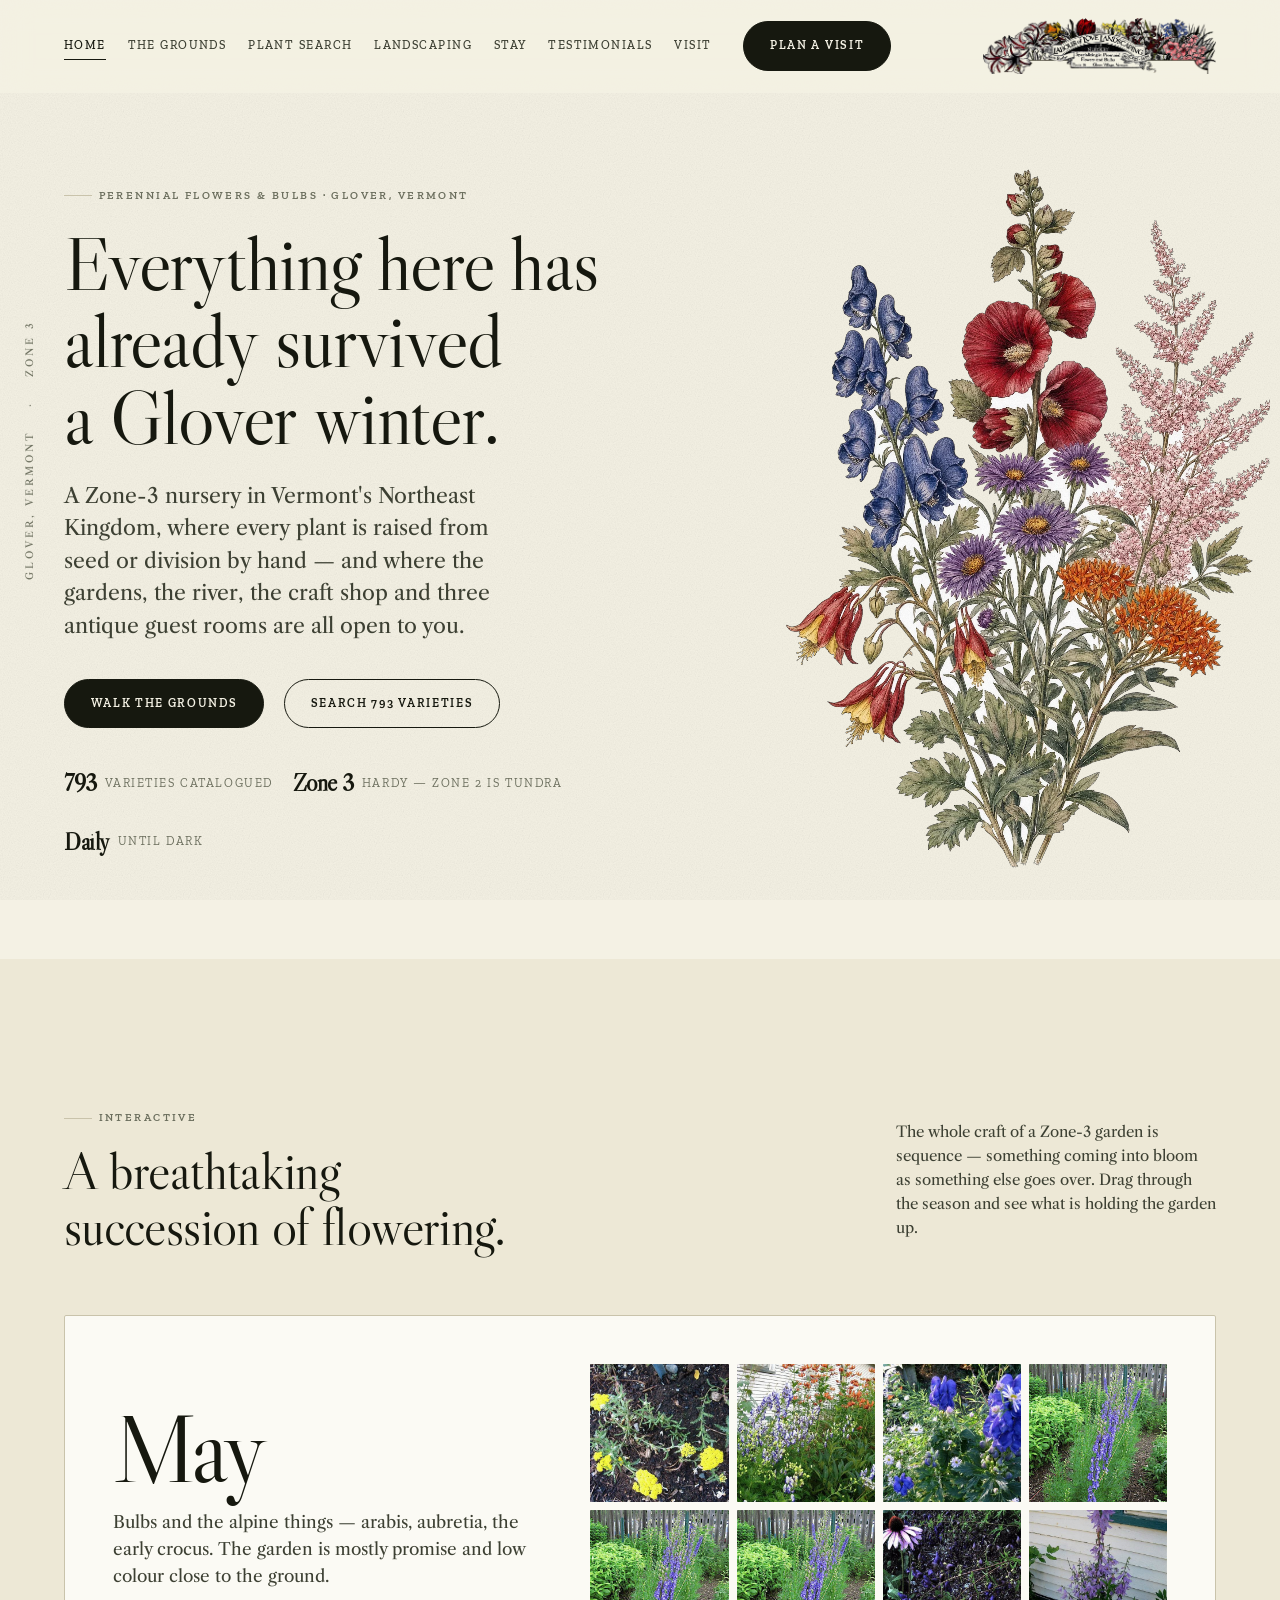
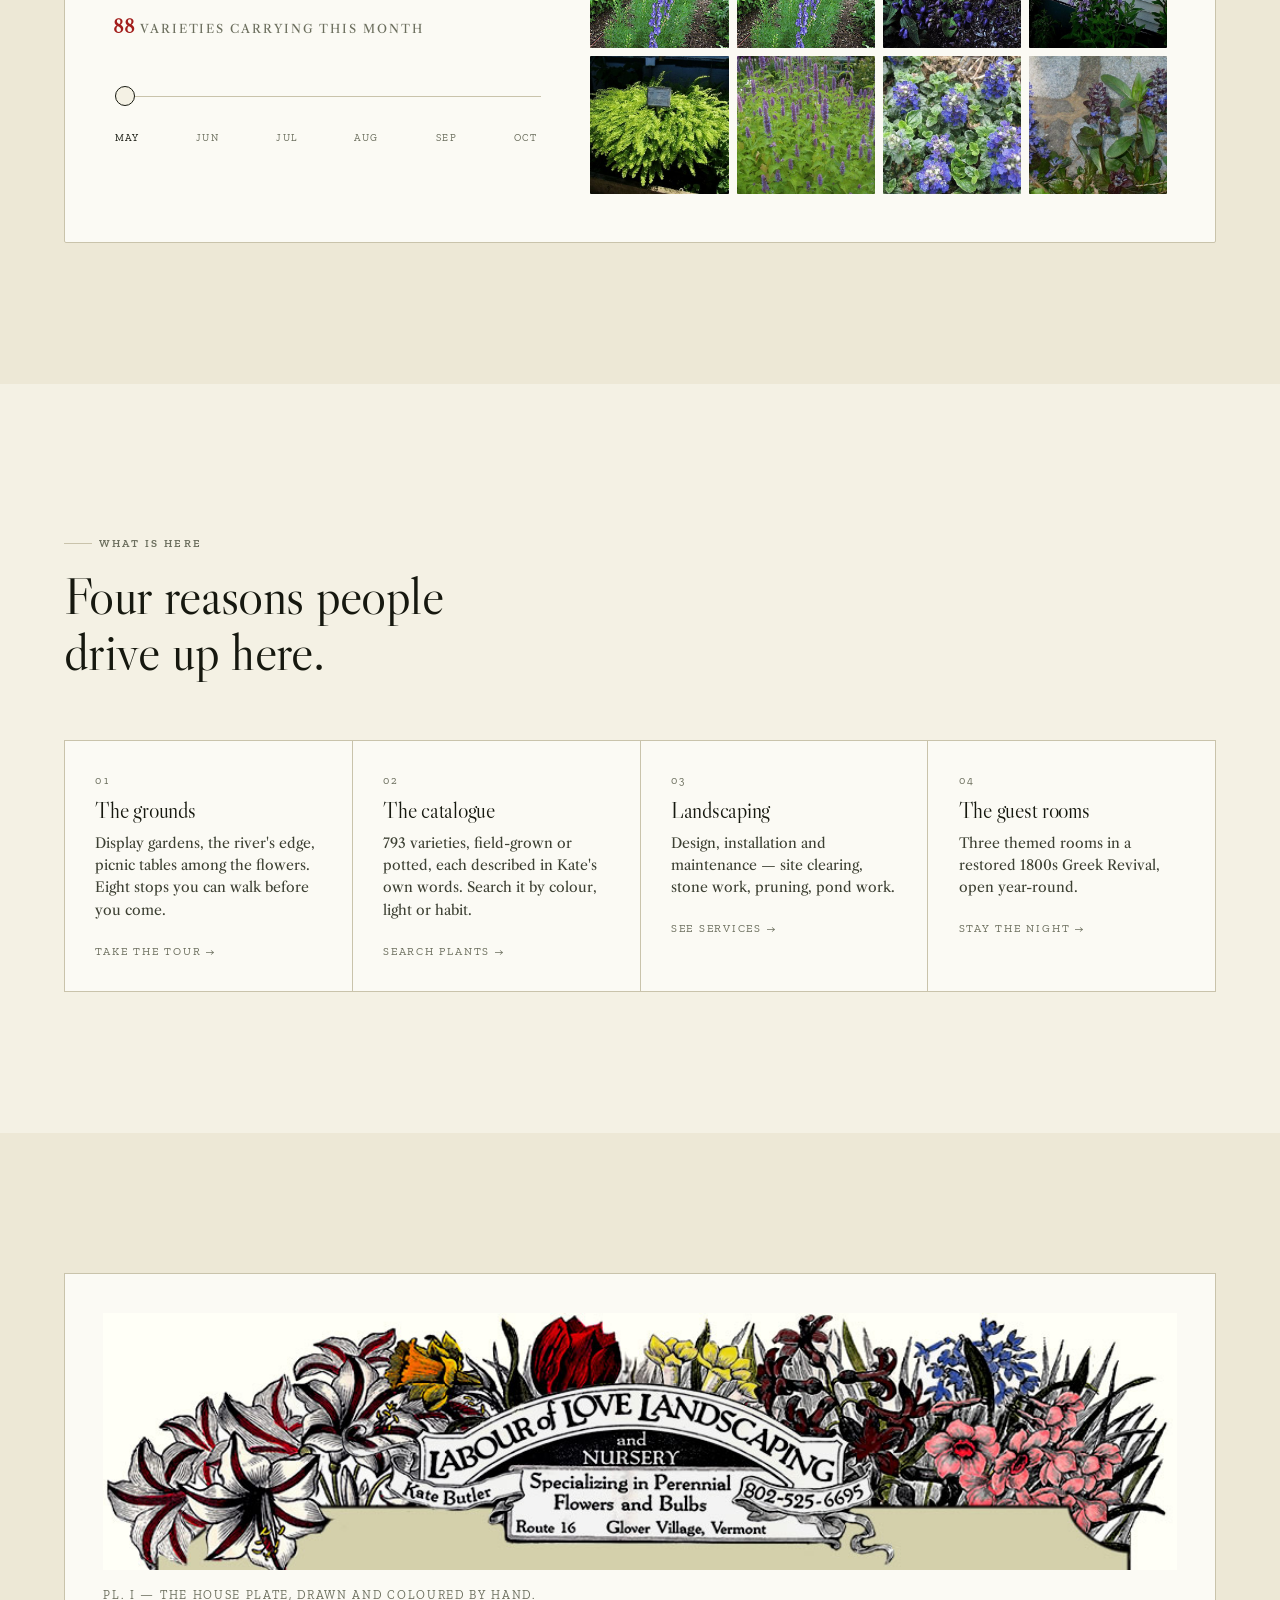
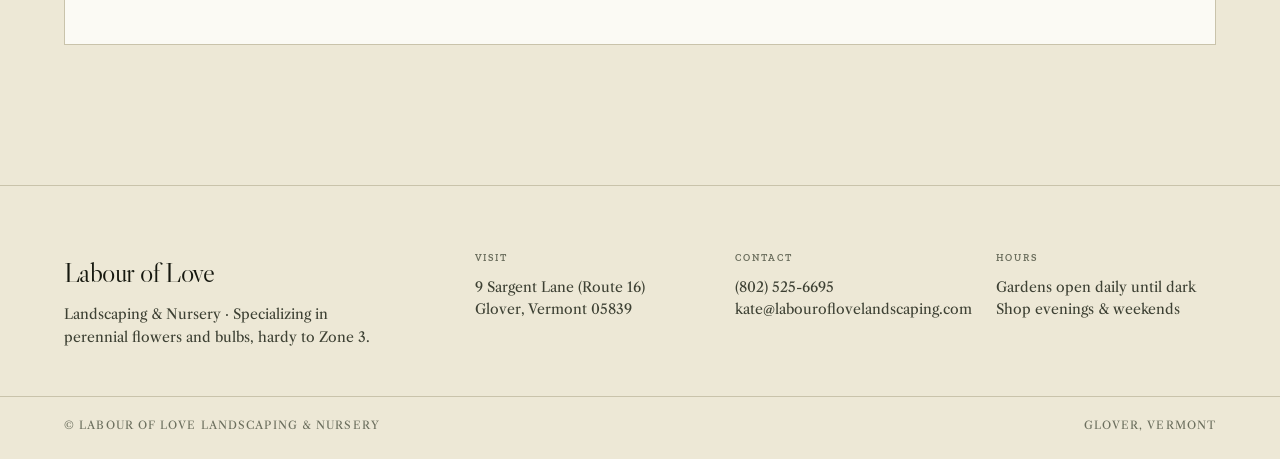
==== index.html @ f7aae7b4 "Rebuild Labour of Love Landscaping as a static seven-page site Replaces the 2017 WordPress theme. Co" ====
<!doctype html>
<html lang="en">
<head>
<meta charset="utf-8">
<meta name="viewport" content="width=device-width, initial-scale=1">
<title>Labour of Love Landscaping &amp; Nursery — Glover, Vermont</title>
<meta name="description" content="Over 700 varieties of Zone-3-hardy perennials grown from seed and division in Vermont's Northeast Kingdom. Display gardens, guided tours, a craft shop and three antique guest rooms.">
<link rel="icon" href="assets/photos/LabourOfLoveicon.jpg">
<link rel="preconnect" href="https://fonts.googleapis.com">
<link rel="preconnect" href="https://fonts.gstatic.com" crossorigin>
<link href="https://fonts.googleapis.com/css2?family=Libre+Caslon+Display&family=Libre+Caslon+Text:ital,wght@0,400;0,700;1,400&family=Zilla+Slab:ital,wght@0,300;0,400;0,500;0,600;1,400&display=swap" rel="stylesheet">
<script>document.documentElement.classList.add("js")</script>
<link rel="stylesheet" href="css/style.css?v=1787100742">
</head>
<body class="home">

<div class="rail" aria-hidden="true"><span>Glover, Vermont</span><span>·</span><span>Zone 3</span></div>

<header class="mast" id="mast">
  <button class="icirc mast__toggle" id="navToggle" aria-expanded="false" aria-controls="navPanel" aria-label="Open menu">
    <svg viewBox="0 0 24 24" fill="none" stroke="currentColor" stroke-width="1.6"><path d="M4 7h16M4 12h16M4 17h16"/></svg>
  </button>
  <nav class="mast__nav" aria-label="Primary">
    <a href="index.html" aria-current="page">Home</a>
    <a href="tour.html">The Grounds</a>
    <a href="plants.html">Plant Search</a>
    <a href="services.html">Landscaping</a>
    <a href="stay.html">Stay</a>
    <a href="testimonials.html">Testimonials</a>
    <a href="visit.html">Visit</a>
  </nav>
  <a class="btn btn--fill mast__cta" href="visit.html">Plan a visit</a>
  <a class="mast__logo" href="index.html" aria-label="Labour of Love Landscaping and Nursery — home">
    <img src="assets/generated/logo-mark.webp" alt="Labour of Love Landscaping and Nursery, Kate Butler, specializing in perennial flowers and bulbs, Route 16, Glover Village, Vermont" width="967" height="234">
  </a>
</header>

<nav class="navpanel" id="navPanel" data-open="false" aria-label="Mobile">
  <a href="index.html">Home</a>
  <a href="tour.html">The Grounds</a>
  <a href="plants.html">Plant Search</a>
  <a href="services.html">Landscaping</a>
  <a href="stay.html">Stay</a>
  <a href="testimonials.html">Testimonials</a>
  <a href="visit.html">Visit</a>
  <a class="btn btn--fill" href="tel:+18025256695">Call (802) 525-6695</a>
</nav>

<main id="top">

  <section class="hero shell">
    <div class="hero__grid">
      <div class="hero__copy">
        <span class="eyebrow">Perennial flowers &amp; bulbs · Glover, Vermont</span>
        <h1 class="display hero__title">Everything here has already survived a Glover winter.</h1>
        <p class="lede">A Zone-3 nursery in Vermont's Northeast Kingdom, where every plant is raised
        from seed or division by hand — and where the gardens, the river, the craft shop and three
        antique guest rooms are all open to you.</p>
        <div class="hero__meta">
          <a class="btn btn--fill" href="tour.html">Walk the grounds</a>
          <a class="btn" href="plants.html">Search 793 varieties</a>
        </div>
        <div class="hero__meta">
          <span class="hero__stat"><b>793</b> varieties catalogued</span>
          <span class="hero__stat"><b>Zone 3</b> hardy — Zone 2 is tundra</span>
          <span class="hero__stat"><b>Daily</b> until dark</span>
        </div>
      </div>
      <div class="hero__art">
        <div class="hero__drift"><div class="hero__sway">
          <img src="assets/generated/hero-plate.webp" alt="Botanical plate of Zone-3 perennials: monkshood, New England aster, butterfly weed, wild columbine, astilbe and hollyhock" fetchpriority="high">
        </div></div>
      </div>
    </div>
  </section>

  <section class="sec season" id="succession">
    <div class="shell">
      <div class="sec__head" data-rise>
        <div><span class="eyebrow">Interactive</span>
        <h2 class="sec__title" style="margin-top:1rem">A breathtaking succession of flowering.</h2></div>
        <p style="max-width:32ch;color:var(--ink-soft);font-size:.9375rem">The whole craft of a Zone-3
        garden is sequence — something coming into bloom as something else goes over. Drag through the
        season and see what is holding the garden up.</p>
      </div>
      <div class="season__stage" data-rise>
        <div>
          <div class="season__month" id="seasonMonth">May</div>
          <p class="season__note" id="seasonNote"></p>
          <div class="season__count"><b id="seasonCount">0</b> varieties carrying this month</div>
          <div class="scrub">
            <label for="seasonRange" style="position:absolute;width:1px;height:1px;overflow:hidden;clip:rect(0 0 0 0)">Month of the season</label>
            <input type="range" id="seasonRange" min="0" max="5" value="0" step="1" aria-describedby="seasonNote">
            <div class="scrub__ticks" id="seasonTicks"></div>
          </div>
        </div>
        <div class="bloomgrid" id="bloomGrid" aria-live="polite"></div>
      </div>
    </div>
  </section>

  <section class="sec">
    <div class="shell">
      <div class="sec__head" data-rise>
        <div><span class="eyebrow">What is here</span>
        <h2 class="sec__title" style="margin-top:1rem">Four reasons people drive up here.</h2></div>
      </div>
      <div class="svcs" data-rise>
        <a class="svc" href="tour.html"><span class="svc__n">01</span><h3>The grounds</h3><p>Display gardens, the river's edge, picnic tables among the flowers. Eight stops you can walk before you come.</p><span class="svc__go">Take the tour →</span></a>
        <a class="svc" href="plants.html"><span class="svc__n">02</span><h3>The catalogue</h3><p>793 varieties, field-grown or potted, each described in Kate's own words. Search it by colour, light or habit.</p><span class="svc__go">Search plants →</span></a>
        <a class="svc" href="services.html"><span class="svc__n">03</span><h3>Landscaping</h3><p>Design, installation and maintenance — site clearing, stone work, pruning, pond work.</p><span class="svc__go">See services →</span></a>
        <a class="svc" href="stay.html"><span class="svc__n">04</span><h3>The guest rooms</h3><p>Three themed rooms in a restored 1800s Greek Revival, open year-round.</p><span class="svc__go">Stay the night →</span></a>
      </div>
    </div>
  </section>

  <section class="sec" style="background:var(--paper-warm)">
    <div class="shell plate" data-rise>
      <figure class="plate__fig">
        <img src="assets/photos/LabourOfLoveHeader.jpg" alt="Hand-drawn, hand-coloured botanical engraving reading Labour of Love Landscaping and Nursery, Route 16, Glover Village, Vermont">
        <figcaption>Pl. I — The house plate, drawn and coloured by hand.</figcaption>
      </figure>
    </div>
  </section>

</main>

<footer class="sitefoot">
  <div class="shell sitefoot__in">
    <div>
      <div class="sitefoot__brand">Labour of Love</div>
      <p class="sitefoot__blurb">Landscaping &amp; Nursery · Specializing in perennial flowers and bulbs, hardy to Zone 3.</p>
    </div>
    <div class="sitefoot__cols">
      <div><span class="sitefoot__h">Visit</span>
        <a href="https://maps.google.com/?q=9+Sargent+Lane+Glover+VT+05839" target="_blank" rel="noopener">9 Sargent Lane (Route 16)<br>Glover, Vermont 05839</a></div>
      <div><span class="sitefoot__h">Contact</span>
        <a href="tel:+18025256695">(802) 525-6695</a><br>
        <a href="mailto:kate@labouroflovelandscaping.com">kate@labouroflovelandscaping.com</a></div>
      <div><span class="sitefoot__h">Hours</span>
        Gardens open daily until dark<br>Shop evenings &amp; weekends</div>
    </div>
  </div>
  <div class="shell sitefoot__base"><span>© Labour of Love Landscaping &amp; Nursery</span><span>Glover, Vermont</span></div>
</footer>

<script src="js/app.js?v=1787100752"></script>
<script src="js/hero-wind.js?v=1787100144"></script>
</body>
</html>
---- css/style.css ----
/* ============================================================
   LABOUR OF LOVE LANDSCAPING
   Visual world: hand-coloured botanical engraving, 1800s plate
   Derived from the nursery's own hand-drawn header art.
   ============================================================ */

@font-face { font-display: swap; }

:root{
  /* --- Paper & ink (never pure black; tinted from the plate) --- */
  --paper:      #F4F1E4;
  --paper-warm: #EDE8D6;
  --paper-deep: #E4DDC6;
  --card:       #FBFAF4;
  --ink:        #16180F;
  --ink-soft:   #3D4033;
  --ink-faint:  #6B6E5D;
  --rule:       #C9C3AB;

  /* --- Hand-colouring pulled from the header engraving --- */
  --crimson: #A21D1B;
  --scilla:  #2B4E8C;
  --ochre:   #B5860B;
  --moss:    #2E4A2E;
  --rose:    #C77489;
  --sap:     #4A6B3A;

  --accent: var(--crimson);

  /* --- Type --- */
  /* Caslon is the face American nursery and seed catalogues were set in from the
     1740s on, and it echoes the engraved roman on Kate's hand-painted sign.
     Clarendon/Ionic — out of the Caslon foundry, 1842 — is the voice of 19th-century
     commercial printing: trade cards, price lists, roadside bills. No sans here;
     a nursery catalogue of this period would not have had one. */
  --display: "Libre Caslon Display", "Libre Caslon Text", Georgia, serif;
  --text:    "Libre Caslon Text", Georgia, serif;
  --ui:      "Zilla Slab", "Clarendon", Georgia, serif;
  --mono:    "Zilla Slab", ui-monospace, Menlo, monospace;

  /* --- Rhythm --- */
  --gut: clamp(1.25rem, 4vw, 2.5rem);
  --bleed: clamp(1.25rem, 5vw, 5.5rem);
  --max: 1560px;

  --ease: cubic-bezier(.16,1,.3,1);
  --ease-io: cubic-bezier(.65,0,.35,1);
}

*,*::before,*::after{ box-sizing:border-box; }
html{ -webkit-text-size-adjust:100%; scroll-behavior:smooth; }
@media (prefers-reduced-motion: reduce){
  html{ scroll-behavior:auto; }
  *,*::before,*::after{ animation-duration:.01ms !important; animation-iteration-count:1 !important; transition-duration:.01ms !important; }
}

body{
  margin:0;
  background:var(--paper);
  color:var(--ink);
  font-family:var(--text);
  font-size:clamp(1rem,.96rem + .2vw,1.0625rem);
  line-height:1.6;
  font-weight:400;
  -webkit-font-smoothing:antialiased;
  overflow-x:hidden;
}

/* Paper tooth — a whisper of grain, not a texture overlay */
body::before{
  content:""; position:fixed; inset:0; pointer-events:none; z-index:1; opacity:.32;
  background-image:url("data:image/svg+xml,%3Csvg xmlns='http://www.w3.org/2000/svg' width='140' height='140'%3E%3Cfilter id='n'%3E%3CfeTurbulence type='fractalNoise' baseFrequency='.85' numOctaves='3'/%3E%3CfeColorMatrix type='saturate' values='0'/%3E%3C/filter%3E%3Crect width='140' height='140' filter='url(%23n)' opacity='.5'/%3E%3C/svg%3E");
  mix-blend-mode:multiply;
}

img{ max-width:100%; height:auto; display:block; }
a{ color:inherit; text-decoration:none; }

h1,h2,h3,h4{ font-family:var(--display); font-weight:400; margin:0; line-height:1.06; letter-spacing:-.012em; }

.display{
  font-family:var(--display);
  font-size:clamp(2.5rem,6vw,4.9rem);
  line-height:1.0; letter-spacing:-.016em; font-weight:400;
}
.display em{ font-style:normal; font-weight:400; }
/* de-emphasised second voice — the "SS1987" move */
.ghost{ color:var(--ink-faint); opacity:.55; }

.eyebrow{
  font-family:var(--ui); font-size:.6875rem; font-weight:600;
  letter-spacing:.22em; text-transform:uppercase; color:var(--ink-faint);
  display:inline-flex; align-items:center; gap:.6em;
}
.eyebrow::before{ content:""; width:1.75rem; height:1px; background:var(--rule); }

.lede{ font-size:clamp(1.0625rem,1rem + .45vw,1.3125rem); line-height:1.55; max-width:34ch; color:var(--ink-soft); }
p{ max-width:68ch; }

.shell{ max-width:var(--max); margin-inline:auto; padding-inline:var(--bleed); }

/* ---------- Vertical rail (from the reference) ---------- */
.rail{
  position:fixed; left:calc(var(--bleed) * .34); top:50%; z-index:40;
  transform:translateY(-50%) rotate(180deg); writing-mode:vertical-rl;
  font-size:.625rem; letter-spacing:.3em; text-transform:uppercase;
  color:var(--ink-faint); display:flex; gap:1.5rem; align-items:center;
  pointer-events:none;
}
@media (max-width:1180px){ .rail{ display:none; } }

/* ---------- Buttons: thin circles + pills ---------- */
.btn{
  display:inline-flex; align-items:center; gap:.75rem;
  font-family:var(--ui); font-size:.75rem; font-weight:600;
  letter-spacing:.14em; text-transform:uppercase;
  padding:.9rem 1.6rem; border-radius:999px;
  border:1px solid var(--ink); background:transparent; color:var(--ink);
  cursor:pointer; position:relative; overflow:hidden;
  transition:color .5s var(--ease), border-color .5s var(--ease);
}
.btn::after{
  content:""; position:absolute; inset:0; background:var(--ink); z-index:-1;
  transform:translateY(101%); transition:transform .5s var(--ease);
}
.btn:hover{ color:var(--paper); }
.btn:hover::after{ transform:translateY(0); }
.btn:focus-visible{ outline:2px solid var(--crimson); outline-offset:3px; }
.btn--fill{ background:var(--ink); color:var(--paper); }
.btn--fill::after{ background:var(--crimson); }
.btn--fill:hover{ color:#fff; border-color:var(--crimson); }

.icirc{
  width:2.75rem; height:2.75rem; border-radius:50%;
  border:1px solid var(--rule); display:grid; place-items:center;
  transition:background .4s var(--ease), border-color .4s var(--ease), color .4s var(--ease), transform .4s var(--ease);
  flex:none; background:transparent; color:var(--ink); cursor:pointer;
}
.icirc:hover{ background:var(--ink); border-color:var(--ink); color:var(--paper); }
.icirc:focus-visible{ outline:2px solid var(--crimson); outline-offset:3px; }
.icirc svg{ width:1rem; height:1rem; }

/* ---------- Masthead ---------- */
.mast{
  position:sticky; top:0; z-index:50;
  display:flex; align-items:center; gap:clamp(1rem,2.5vw,2rem);
  padding:1.1rem var(--bleed);
  background:color-mix(in srgb, var(--paper) 86%, transparent);
  backdrop-filter:blur(14px) saturate(1.2);
  border-bottom:1px solid transparent;
  transition:border-color .4s var(--ease), padding .4s var(--ease);
}
.mast.is-stuck{ border-bottom-color:var(--rule); padding-block:.75rem; }
.mast__logo{ flex:none; margin-left:auto; display:block; line-height:0; transition:opacity .4s var(--ease); }
.mast__logo:hover{ opacity:.72; }
.mast__logo img{ height:clamp(38px,4.4vw,58px); width:auto; }
.mast__logo:focus-visible{ outline:2px solid var(--crimson); outline-offset:4px; }
.mast__nav{ display:flex; gap:clamp(1.1rem,1.7vw,1.9rem); font-family:var(--ui); font-size:.75rem; letter-spacing:.12em; text-transform:uppercase; font-weight:500; }
.mast__nav a{ position:relative; padding-block:.3rem; color:var(--ink-soft); transition:color .3s var(--ease); }
.mast__nav a::after{ content:""; position:absolute; left:0; bottom:0; height:1px; width:100%; background:var(--ink); transform:scaleX(0); transform-origin:right; transition:transform .45s var(--ease); }
.mast__nav a:hover{ color:var(--ink); }
.mast__nav a:hover::after{ transform:scaleX(1); transform-origin:left; }
@media (max-width:1180px){ .mast__nav{ display:none; } }

/* ---------- Hero ---------- */
.hero{ position:relative; padding-top:clamp(2rem,6vw,5rem); padding-bottom:clamp(3rem,7vw,6rem); }
.hero__grid{ display:grid; grid-template-columns:minmax(0,1fr) minmax(0,1.02fr); gap:var(--gut); align-items:center; }
@media (max-width:980px){ .hero__grid{ grid-template-columns:1fr; } }

.hero__copy{ position:relative; z-index:3; }
.hero__title{ margin-block:1.3rem 1.5rem; max-width:15ch; text-wrap:balance; }
.hero__meta{ display:flex; align-items:center; gap:1.25rem; flex-wrap:wrap; margin-top:2.25rem; }
.hero__stat{ font-family:var(--ui); font-size:.75rem; letter-spacing:.13em; text-transform:uppercase; color:var(--ink-faint); display:flex; align-items:center; gap:.5rem; }
.hero__stat b{ font-family:var(--display); font-size:1.5rem; letter-spacing:-.02em; color:var(--ink); font-weight:600; text-transform:none; }

.hero__art{
  position:relative; min-height:min(74vh,660px); display:grid; place-items:center end;
  margin-right:calc(var(--bleed) * -0.85);   /* let the plate run off the page edge */
  overflow-x:clip;                           /* x only — the entrance rises vertically */
}
@media (max-width:980px){ .hero__art{ margin-right:0; place-items:center; } }
.hero__art img{
  width:100%; height:100%; object-fit:contain; max-height:min(78vh,700px);

}

/* ---------- Section furniture ---------- */
.sec{ padding-block:clamp(4.5rem,11vw,9rem); position:relative; }
.sec__head{ display:flex; align-items:flex-end; justify-content:space-between; gap:var(--gut); margin-bottom:clamp(2.25rem,5vw,3.75rem); flex-wrap:wrap; }
.sec__title{ font-size:clamp(1.9rem,4.2vw,3.3rem); line-height:1.06; max-width:17ch; text-wrap:balance; }
.rule{ height:1px; background:var(--rule); border:0; margin:0; }

/* ---------- The Succession (season scrubber) ---------- */
.season{ background:var(--paper-warm); }
.season__stage{
  position:relative; border:1px solid var(--rule); border-radius:2px;
  background:var(--card); padding:clamp(1.5rem,4vw,3rem);
  display:grid; grid-template-columns:minmax(0,.85fr) minmax(0,1.15fr); gap:clamp(1.5rem,4vw,3.5rem); align-items:center;
}
@media (max-width:900px){ .season__stage{ grid-template-columns:1fr; } }
.season__month{ font-family:var(--display); font-size:clamp(3rem,9vw,6rem); line-height:.9; letter-spacing:-.04em; }
.season__note{ color:var(--ink-soft); margin-top:1rem; min-height:4.5rem; }
.season__count{ font-size:.75rem; letter-spacing:.16em; text-transform:uppercase; color:var(--ink-faint); margin-top:1.25rem; }
.season__count b{ color:var(--crimson); font-family:var(--display); font-size:1.25rem; letter-spacing:0; }

.scrub{ margin-top:2rem; }
.scrub input[type=range]{ width:100%; appearance:none; background:transparent; cursor:grab; height:2.5rem; }
.scrub input[type=range]:active{ cursor:grabbing; }
.scrub input[type=range]::-webkit-slider-runnable-track{ height:1px; background:var(--rule); }
.scrub input[type=range]::-webkit-slider-thumb{
  appearance:none; width:1.25rem; height:1.25rem; border-radius:50%;
  background:var(--paper); border:1.5px solid var(--ink); margin-top:-.625rem;
  transition:transform .3s var(--ease), background .3s var(--ease);
}
.scrub input[type=range]:hover::-webkit-slider-thumb{ transform:scale(1.25); background:var(--crimson); border-color:var(--crimson); }
.scrub input[type=range]::-moz-range-track{ height:1px; background:var(--rule); }
.scrub input[type=range]::-moz-range-thumb{ width:1.1rem; height:1.1rem; border-radius:50%; background:var(--paper); border:1.5px solid var(--ink); }
.scrub__ticks{ display:flex; justify-content:space-between; font-family:var(--ui); font-size:.625rem; letter-spacing:.16em; text-transform:uppercase; color:var(--ink-faint); }
.scrub__ticks span{ cursor:pointer; padding:.35rem .1rem; transition:color .3s var(--ease); }
.scrub__ticks span:hover, .scrub__ticks span[aria-current=true]{ color:var(--ink); }

.bloomgrid{ display:grid; grid-template-columns:repeat(auto-fill,minmax(112px,1fr)); gap:.5rem; }
.bloomgrid figure{ margin:0; position:relative; aspect-ratio:1; overflow:hidden; background:var(--paper-deep); border-radius:1px; }
.bloomgrid img{ width:100%; height:100%; object-fit:cover; transition:transform 1.1s var(--ease), filter .6s var(--ease); filter:saturate(.92); }
.bloomgrid figure:hover img{ transform:scale(1.07); filter:saturate(1.08); }
.bloomgrid figcaption{
  position:absolute; inset:auto 0 0 0; padding:.5rem .55rem;
  font-size:.625rem; font-family:var(--display); color:#fff;
  background:linear-gradient(to top, rgba(12,14,8,.82), transparent);
  opacity:0; transform:translateY(6px); transition:opacity .4s var(--ease), transform .4s var(--ease);
}
.bloomgrid figure:hover figcaption{ opacity:1; transform:translateY(0); }

/* ---------- Grounds tour ---------- */
.tour__wrap{ display:grid; grid-template-columns:minmax(0,1.25fr) minmax(0,.75fr); gap:clamp(1.5rem,4vw,3rem); align-items:start; }
@media (max-width:940px){ .tour__wrap{ grid-template-columns:1fr; } }
.tour__map{ position:relative; border:1px solid var(--rule); background:var(--card); border-radius:2px; overflow:hidden; }
.tour__map svg{ width:100%; height:auto; display:block; }
.hotspot{ cursor:pointer; }
.hotspot circle.dot{ fill:var(--paper); stroke:var(--ink); stroke-width:1.4; transition:fill .35s var(--ease), r .35s var(--ease); }
.hotspot circle.halo{ fill:none; stroke:var(--crimson); stroke-width:1; opacity:0; transform-origin:center; }
.hotspot:hover circle.dot, .hotspot[aria-current=true] circle.dot{ fill:var(--crimson); stroke:var(--crimson); }
.hotspot[aria-current=true] circle.halo{ opacity:.5; animation:pulse 2.6s var(--ease-io) infinite; }
@keyframes pulse{ 0%{ r:10; opacity:.55 } 100%{ r:26; opacity:0 } }
.hotspot text{ font-family:var(--ui); font-size:8.5px; font-weight:500; letter-spacing:.1em; text-transform:uppercase; fill:var(--ink-soft); }
.hotspot:hover text, .hotspot[aria-current=true] text{ fill:var(--ink); }

.stopcard{ border:1px solid var(--rule); background:var(--card); border-radius:2px; overflow:hidden; }
.stopcard__img{ aspect-ratio:4/3; background:var(--paper-deep); overflow:hidden; }
.stopcard__img img{ width:100%; height:100%; object-fit:cover; }
.stopcard__body{ padding:clamp(1.25rem,3vw,1.85rem); }
.stopcard h3{ font-size:1.75rem; margin-bottom:.6rem; }
.stopcard p{ color:var(--ink-soft); font-size:.9375rem; }
.stopnav{ display:flex; gap:.5rem; margin-top:1.5rem; align-items:center; }
.stopnav__count{ font-family:var(--mono); font-size:.75rem; color:var(--ink-faint); margin-left:auto; letter-spacing:.1em; }

/* ---------- Catalogue ---------- */
.cat__controls{ display:flex; gap:.75rem; flex-wrap:wrap; align-items:center; margin-bottom:2rem; }
.searchbox{ position:relative; flex:1 1 260px; max-width:420px; }
.searchbox input{
  width:100%; padding:.85rem 1rem .85rem 2.75rem; font-family:var(--ui); font-size:.9375rem;
  background:var(--card); border:1px solid var(--rule); border-radius:999px; color:var(--ink);
  transition:border-color .3s var(--ease);
}
.searchbox input::placeholder{ color:var(--ink-faint); }
.searchbox input:focus{ outline:none; border-color:var(--ink); }
.searchbox svg{ position:absolute; left:1rem; top:50%; transform:translateY(-50%); width:1rem; height:1rem; color:var(--ink-faint); }
.chip{
  font-family:var(--ui); font-size:.6875rem; letter-spacing:.13em; text-transform:uppercase; font-weight:600;
  padding:.75rem 1.1rem; min-height:44px; border-radius:999px; border:1px solid var(--rule);
  background:transparent; color:var(--ink-soft); cursor:pointer;
  transition:background .3s var(--ease), color .3s var(--ease), border-color .3s var(--ease);
}
.chip:hover{ border-color:var(--ink); color:var(--ink); }
.chip[aria-pressed=true]{ background:var(--ink); border-color:var(--ink); color:var(--paper); }
.chip:focus-visible{ outline:2px solid var(--crimson); outline-offset:2px; }

.cat__grid{ display:grid; grid-template-columns:repeat(auto-fill,minmax(228px,1fr)); gap:1px; background:var(--rule); border:1px solid var(--rule); }
.plant{ background:var(--card); padding:1.25rem; display:flex; flex-direction:column; gap:.6rem; min-height:190px; transition:background .35s var(--ease); }
.plant:hover{ background:var(--paper-warm); }
.plant__img{ aspect-ratio:3/2; overflow:hidden; background:var(--paper-deep); margin:-1.25rem -1.25rem .4rem; }
.plant__img img{ width:100%; height:100%; object-fit:cover; transition:transform 1s var(--ease); }
.plant:hover .plant__img img{ transform:scale(1.05); }
/* Species binomials stay italic — that is botanical convention, not styling. */
.plant__name{ font-family:var(--text); font-style:italic; font-size:1.0625rem; line-height:1.2; }
.plant__desc{ font-size:.8125rem; line-height:1.5; color:var(--ink-faint); display:-webkit-box; -webkit-line-clamp:3; -webkit-box-orient:vertical; overflow:hidden; margin:0; }
.plant__tags{ display:flex; gap:.35rem; flex-wrap:wrap; margin-top:auto; }
.tag{ font-family:var(--ui); font-size:.625rem; letter-spacing:.11em; text-transform:uppercase; padding:.22rem .5rem; border:1px solid var(--rule); border-radius:999px; color:var(--ink-faint); }
.swatch{ width:.5rem; height:.5rem; border-radius:50%; display:inline-block; border:1px solid rgba(0,0,0,.18); }
.cat__more{ display:grid; place-items:center; margin-top:2.25rem; }
.cat__empty{ padding:3rem 1rem; text-align:center; color:var(--ink-faint); font-family:var(--display); font-size:1.125rem; }

/* ---------- Stay ---------- */
.rooms{ display:grid; grid-template-columns:repeat(auto-fit,minmax(268px,1fr)); gap:1px; background:var(--rule); border:1px solid var(--rule); }
.room{ background:var(--card); padding:clamp(1.5rem,3vw,2.25rem); display:flex; flex-direction:column; gap:.85rem; }
.room__n{ font-family:var(--mono); font-size:.6875rem; color:var(--ink-faint); letter-spacing:.2em; }
.room h3{ font-size:1.625rem; }
.room p{ font-size:.9375rem; color:var(--ink-soft); }
.room__meta{ margin-top:auto; padding-top:1rem; border-top:1px solid var(--rule); font-family:var(--ui); font-size:.75rem; letter-spacing:.1em; text-transform:uppercase; color:var(--ink-faint); display:flex; justify-content:space-between; gap:.5rem; }

/* ---------- Voices ---------- */
.voices{ background:var(--ink); color:var(--paper); }
.voices .sec__title, .voices h3{ color:var(--paper); }
.voices .eyebrow{ color:#9DA08D; }
.voices .eyebrow::before{ background:#3A3D2F; }
.quote{ border-top:1px solid #33362A; padding-block:clamp(2rem,4vw,3rem); display:grid; grid-template-columns:minmax(0,2.2fr) minmax(0,1fr); gap:var(--gut); align-items:start; }
@media (max-width:820px){ .quote{ grid-template-columns:1fr; } }
.quote blockquote{ margin:0; font-family:var(--display); font-size:clamp(1.25rem,2.6vw,2rem); line-height:1.28; letter-spacing:-.015em; max-width:30ch; }
.quote blockquote em{ color:#C9CBB6; }
.quote cite{ font-family:var(--ui); font-style:normal; font-size:.75rem; letter-spacing:.14em; text-transform:uppercase; color:#9DA08D; line-height:1.7; display:block; }

/* ---------- Visit ---------- */
.visit__grid{ display:grid; grid-template-columns:repeat(auto-fit,minmax(230px,1fr)); gap:var(--gut); }
.fact dt{ font-family:var(--ui); font-size:.6875rem; letter-spacing:.2em; text-transform:uppercase; color:var(--ink-faint); margin-bottom:.5rem; }
.fact dd{ margin:0 0 1.75rem; font-size:1.0625rem; line-height:1.5; }
.fact dd a{ display:inline-block; padding-block:.25rem; border-bottom:1px solid var(--rule); transition:color .3s var(--ease), border-color .3s var(--ease); }
.fact dd a:hover{ color:var(--crimson); border-color:var(--crimson); }

.foot{ border-top:1px solid var(--rule); padding-block:2.5rem; display:flex; justify-content:space-between; gap:var(--gut); flex-wrap:wrap; align-items:center; font-size:.75rem; color:var(--ink-faint); letter-spacing:.06em; }

/* ---------- Reveal ---------- */
[data-rise]{ opacity:1; transform:none; }
html.js [data-rise]{ opacity:0; transform:translateY(22px); }
html.js [data-rise].rise-in{ opacity:1; }
.rise-in{ animation:rise .95s var(--ease) forwards; }
@keyframes rise{ to{ opacity:1; transform:none; } }


/* ---------- Mobile navigation ---------- */
.mast__toggle{ display:none; }
@media (max-width:1180px){
  .mast__toggle{ display:grid; }
}
@media (max-width:620px){
  .mast__cta{ display:none; }
}
.navpanel{
  position:fixed; inset:0 0 auto 0; z-index:45;
  background:var(--paper); border-bottom:1px solid var(--rule);
  padding:5.5rem var(--bleed) 2rem;
  transform:translateY(-101%); transition:transform .55s var(--ease);
  display:flex; flex-direction:column; gap:.25rem;
}
.navpanel[data-open="true"]{ transform:translateY(0); }
.navpanel a{
  font-family:var(--display); font-size:1.75rem; padding-block:.6rem;
  border-bottom:1px solid var(--rule);
}
.navpanel a:last-of-type{ border-bottom:0; }
.navpanel .btn{ margin-top:1.25rem; align-self:flex-start; }


/* ---------- Services ---------- */
.svcs{ display:grid; grid-template-columns:repeat(auto-fit,minmax(232px,1fr)); gap:1px; background:var(--rule); border:1px solid var(--rule); }
.svc{ background:var(--card); padding:clamp(1.35rem,2.6vw,1.9rem); display:flex; flex-direction:column; gap:.6rem; transition:background .4s var(--ease); }
.svc:hover{ background:var(--paper-warm); }
.svc__n{ font-family:var(--mono); font-size:.6875rem; letter-spacing:.2em; color:var(--ink-faint); }
.svc h3{ font-size:1.375rem; }
.svc p{ font-size:.875rem; color:var(--ink-soft); margin:0; }

/* ---------- Multi-page chrome ---------- */
.mast__nav a[aria-current="page"]{ color:var(--ink); }
.mast__nav a[aria-current="page"]::after{ transform:scaleX(1); }

.pagehead{ padding-block:clamp(3rem,8vw,6.5rem) clamp(2rem,5vw,3.5rem); }
.pagehead__title{ font-size:clamp(2.2rem,5.2vw,4.4rem); margin-block:1.2rem 1.4rem; max-width:17ch; text-wrap:balance; }
.pagehead .lede{ max-width:46ch; }

/* hero art — botanical plate on paper */


/* home: section cards that link out */
a.svc{ text-decoration:none; color:inherit; }
.svc__go{ font-family:var(--ui); margin-top:.75rem; font-size:.6875rem; letter-spacing:.16em; text-transform:uppercase; color:var(--ink-faint); transition:color .35s var(--ease); }
a.svc:hover .svc__go{ color:var(--crimson); }

/* framed plate */
.plate__fig{ margin:0; border:1px solid var(--rule); background:var(--card); padding:clamp(1rem,3vw,2.5rem); }
.plate__fig img{ width:100%; }
.plate__fig figcaption{ margin-top:1rem; font-family:var(--ui); font-size:.75rem; letter-spacing:.14em; text-transform:uppercase; color:var(--ink-faint); }

/* light-ground quote (services page) */
.quote--light{ border-top:1px solid var(--rule); }
.quote--light blockquote{ color:var(--ink); }
.quote--light blockquote em{ color:var(--ink-faint); }
.quote--light cite{ color:var(--ink-faint); }

/* stay: amenities */
.amen{ display:grid; grid-template-columns:repeat(auto-fit,minmax(230px,1fr)); gap:var(--gut); margin-top:clamp(2rem,5vw,3rem); padding-top:2rem; border-top:1px solid var(--rule); }
.amen p{ font-size:.9375rem; color:var(--ink-soft); margin:.5rem 0 0; }

.visitcta{ display:flex; gap:1rem; flex-wrap:wrap; margin-top:clamp(2rem,5vw,3rem); }

/* next-up links */
.nextup{ display:grid; grid-template-columns:repeat(auto-fit,minmax(240px,1fr)); gap:1px; background:var(--rule); border:1px solid var(--rule); margin-top:clamp(2.5rem,6vw,4rem); }
.nextup__a{ background:var(--card); padding:1.5rem; display:flex; flex-direction:column; gap:.35rem; transition:background .35s var(--ease); }
.nextup__a:hover{ background:var(--paper-warm); }
.nextup__a span{ font-family:var(--ui); font-size:.6875rem; letter-spacing:.2em; text-transform:uppercase; color:var(--ink-faint); }
.nextup__a b{ font-family:var(--display); font-size:1.5rem; font-weight:500; }

/* ---------- Site footer ---------- */
.sitefoot{ border-top:1px solid var(--rule); background:var(--paper-warm); padding-block:clamp(2.5rem,6vw,4rem) 1.5rem; margin-top:0; }
.sitefoot__in{ display:grid; grid-template-columns:minmax(0,1fr) minmax(0,2fr); gap:var(--gut); align-items:start; }
@media (max-width:820px){ .sitefoot__in{ grid-template-columns:1fr; } }
.sitefoot__brand{ font-family:var(--display); font-size:1.75rem; letter-spacing:-.02em; }
.sitefoot__blurb{ font-size:.875rem; color:var(--ink-soft); margin:.5rem 0 0; max-width:34ch; }
.sitefoot__cols{ display:grid; grid-template-columns:repeat(auto-fit,minmax(190px,1fr)); gap:var(--gut); font-size:.875rem; color:var(--ink-soft); }
.sitefoot__h{ display:block; font-size:.625rem; letter-spacing:.18em; text-transform:uppercase; color:var(--ink-faint); margin-bottom:.6rem; font-family:var(--ui); font-weight:600; }
.sitefoot__cols a:hover{ color:var(--crimson); }
.sitefoot__base{ display:flex; justify-content:space-between; gap:1rem; flex-wrap:wrap; margin-top:clamp(2rem,5vw,3rem); padding-top:1.25rem; border-top:1px solid var(--rule); font-size:.6875rem; letter-spacing:.1em; text-transform:uppercase; color:var(--ink-faint); }


/* ============================================================
   HERO — the one authored moment
   ============================================================ */

/* word-level reveal: each word rides up from behind its own mask */
.w{ display:inline-block; overflow:hidden; vertical-align:top;
    padding:0 .05em .14em; margin:0 -.05em -.14em; }
html.js .wi{ display:inline-block; transform:translateY(108%); }
html.js .reveal-ready .wi{
  transform:translateY(0);
  transition:transform 1.05s cubic-bezier(.16,1,.3,1);
  transition-delay:calc(var(--i,0) * 42ms);
}

/* everything else in the hero settles in behind the headline */
html.js .hero__copy > .eyebrow,
html.js .hero__copy > .lede,
html.js .hero__copy > .hero__meta{
  opacity:0; transform:translateY(14px);
}
html.js .reveal-ready.hero__copy > .eyebrow,
html.js .reveal-ready.hero__copy > .lede,
html.js .reveal-ready.hero__copy > .hero__meta{
  opacity:1; transform:none;
  transition:opacity .9s cubic-bezier(.16,1,.3,1), transform .9s cubic-bezier(.16,1,.3,1);
}
html.js .reveal-ready.hero__copy > .eyebrow{ transition-delay:60ms; }
html.js .reveal-ready.hero__copy > .lede{ transition-delay:.42s; }
html.js .reveal-ready.hero__copy > .hero__meta{ transition-delay:.54s; }
html.js .reveal-ready.hero__copy > .hero__meta + .hero__meta{ transition-delay:.64s; }

/* the plate: comes up out of focus and settles — blur, not just transform */
html.js .hero__art img{
  opacity:0; transform:translateY(38px) scale(1.035); filter:blur(9px);
}
html.js .hero__art.reveal-ready img{
  opacity:1; transform:none; filter:blur(0);
  transition:opacity 1.5s cubic-bezier(.16,1,.3,1),
             transform 1.6s cubic-bezier(.16,1,.3,1),
             filter 1.4s cubic-bezier(.16,1,.3,1);
  transition-delay:.16s;
}

/* alive: a slow drift, as if the air in the room moves */
@keyframes sway{
  0%   { transform:rotate(-.45deg) translate3d(0,0,0); }
  50%  { transform:rotate(.4deg) translate3d(0,-9px,0); }
  100% { transform:rotate(-.45deg) translate3d(0,0,0); }
}
.hero__sway{ transform-origin:50% 92%; will-change:transform; }
html.js .hero__art.reveal-ready .hero__sway{ animation:sway 15s ease-in-out 1.5s infinite; }
.hero__sway{ position:relative; }
.hero__canvas{ position:absolute; inset:0; margin:auto; opacity:0; transition:opacity .9s cubic-bezier(.16,1,.3,1); pointer-events:none; }
.hero__canvas.is-live{ opacity:1; }
/* the shader supplies its own motion — drop the CSS sway once it is running */
.hero__sway:has(.hero__canvas.is-live){ animation:none !important; }

/* parallax + pointer tilt ride on a wrapper so they never fight the sway */
.hero__drift{ will-change:transform; transition:transform .8s cubic-bezier(.16,1,.3,1); }

@media (prefers-reduced-motion: reduce){
  html.js .wi{ transform:none; }
  html.js .hero__copy > *{ opacity:1 !important; transform:none !important; }
  html.js .hero__art img{ opacity:1; transform:none; filter:none; }
  html.js .hero__art.reveal-ready .hero__sway{ animation:none; }
}

/* ============================================================
   THE GROUNDS — hand-coloured plan
   ============================================================ */
.map__label{ font-family:var(--ui); font-size:8px; font-weight:500; letter-spacing:.16em; }
.map__hand{ font-family:var(--text); font-style:italic; font-size:15px; }

/* beds wash in when their stop is selected */
.bed__fill{ fill-opacity:.10; transition:fill-opacity .7s var(--ease); }
.bed__edge{ transition:stroke-width .5s var(--ease), opacity .5s var(--ease); opacity:.75; }
.bed.is-active .bed__fill{ fill-opacity:.30; }
.bed.is-active .bed__edge{ stroke-width:1.8; opacity:1; }
.bed{ transition:opacity .5s var(--ease); }
.tour__map[data-picked="true"] .bed:not(.is-active){ opacity:.55; }

.bldg path, .bldg rect{ transition:fill-opacity .5s var(--ease); }

/* the river actually runs */
@keyframes flow{ to{ transform:translateX(260px); } }
.current{ animation:flow 26s linear infinite; }
.current--slow{ animation-duration:41s; }

/* canopies breathe */
@keyframes canopy{
  0%,100%{ transform:translate(0,0) scale(1); }
  50%    { transform:translate(1.2px,-1px) scale(1.025); }
}
.tree{ transform-box:fill-box; transform-origin:center; animation:canopy 9s ease-in-out infinite; }
.tree:nth-of-type(2){ animation-duration:11s; animation-delay:-3s; }
.tree:nth-of-type(3){ animation-duration:8s;  animation-delay:-5s; }
.tree:nth-of-type(4){ animation-duration:12s; animation-delay:-1.5s; }

/* a bee works the beds */
@keyframes forage{
  0%   { offset-distance:0%;   opacity:0; }
  6%   { opacity:.9; }
  94%  { opacity:.9; }
  100% { offset-distance:100%; opacity:0; }
}
.bee{
  offset-path:path("M150 262 C 260 210, 330 330, 420 300 S 560 200, 640 250 S 420 380, 260 330 S 120 300, 150 262");
  offset-rotate:auto;
  animation:forage 34s linear infinite;
}

/* the plan inks itself in */
@keyframes ink{ to{ stroke-dashoffset:0; } }
html.js .tour__map .draw{ stroke-dasharray:1400; stroke-dashoffset:1400; }
html.js .tour__map.is-drawn .draw{ animation:ink 2.4s var(--ease) forwards; }
html.js .tour__map.is-drawn .draw:nth-of-type(2){ animation-delay:.25s; }

/* labels stay readable over the wash */
.hotspot text{ paint-order:stroke; stroke:#FBFAF4; stroke-width:3px; stroke-linejoin:round; }

@media (prefers-reduced-motion: reduce){
  .current, .tree, .bee{ animation:none; }
  .bee{ opacity:.9; }
  html.js .tour__map .draw{ stroke-dasharray:none; stroke-dashoffset:0; }
}

/* ============================================================
   SPRIGS — cut stems laid across the section heads
   ============================================================ */
.sec__head{ position:relative; }
.sprig{
  position:absolute; pointer-events:none; user-select:none;
  opacity:0; z-index:0;
  filter:saturate(.94);
}
.sec__head > *{ position:relative; z-index:1; }

/* laid down at the top-right of a section head, running off the edge */
.sprig--head{
  right:calc(var(--bleed) * -0.5); top:-2.2rem;
  width:clamp(200px,26vw,380px); rotate:-4deg; transform-origin:right center;
}
/* tucked low and left, as if dropped on the page */
.sprig--foot{
  left:calc(var(--bleed) * -0.6); bottom:-2.5rem;
  width:clamp(170px,20vw,300px); rotate:6deg; transform-origin:left center;
}
@media (max-width:820px){
  .sprig--head{ width:190px; top:-1.2rem; right:-2rem; }
  .sprig--foot{ display:none; }
}

/* they settle onto the page, then breathe */
html.js .sprig{ transform:translateY(-14px); }
html.js .rise-in .sprig, html.js .sprig.rise-in{
  opacity:.92; transform:translateY(0);
  transition:opacity 1.3s var(--ease), transform 1.5s var(--ease);
  transition-delay:.2s;
}
@keyframes lean{
  0%,100%{ rotate:var(--r,0deg); }
  50%    { rotate:calc(var(--r,0deg) + 1.1deg); }
}
html.js .sprig--head{ --r:-4deg; }
html.js .sprig--foot{ --r:6deg; }
html.js .rise-in .sprig{ animation:lean 13s ease-in-out 1.6s infinite; }
.sprig--foot{ animation-duration:17s !important; animation-delay:-4s !important; }

/* a small stem set beside a page title */
.pagehead{ position:relative; }
.sprig--title{
  right:calc(var(--bleed) * -0.4); top:16%;
  width:clamp(180px,24vw,340px); rotate:-7deg;
}
@media (max-width:900px){ .sprig--title{ display:none; } }

@media (prefers-reduced-motion: reduce){
  html.js .sprig{ opacity:.92; transform:none; animation:none; }
}
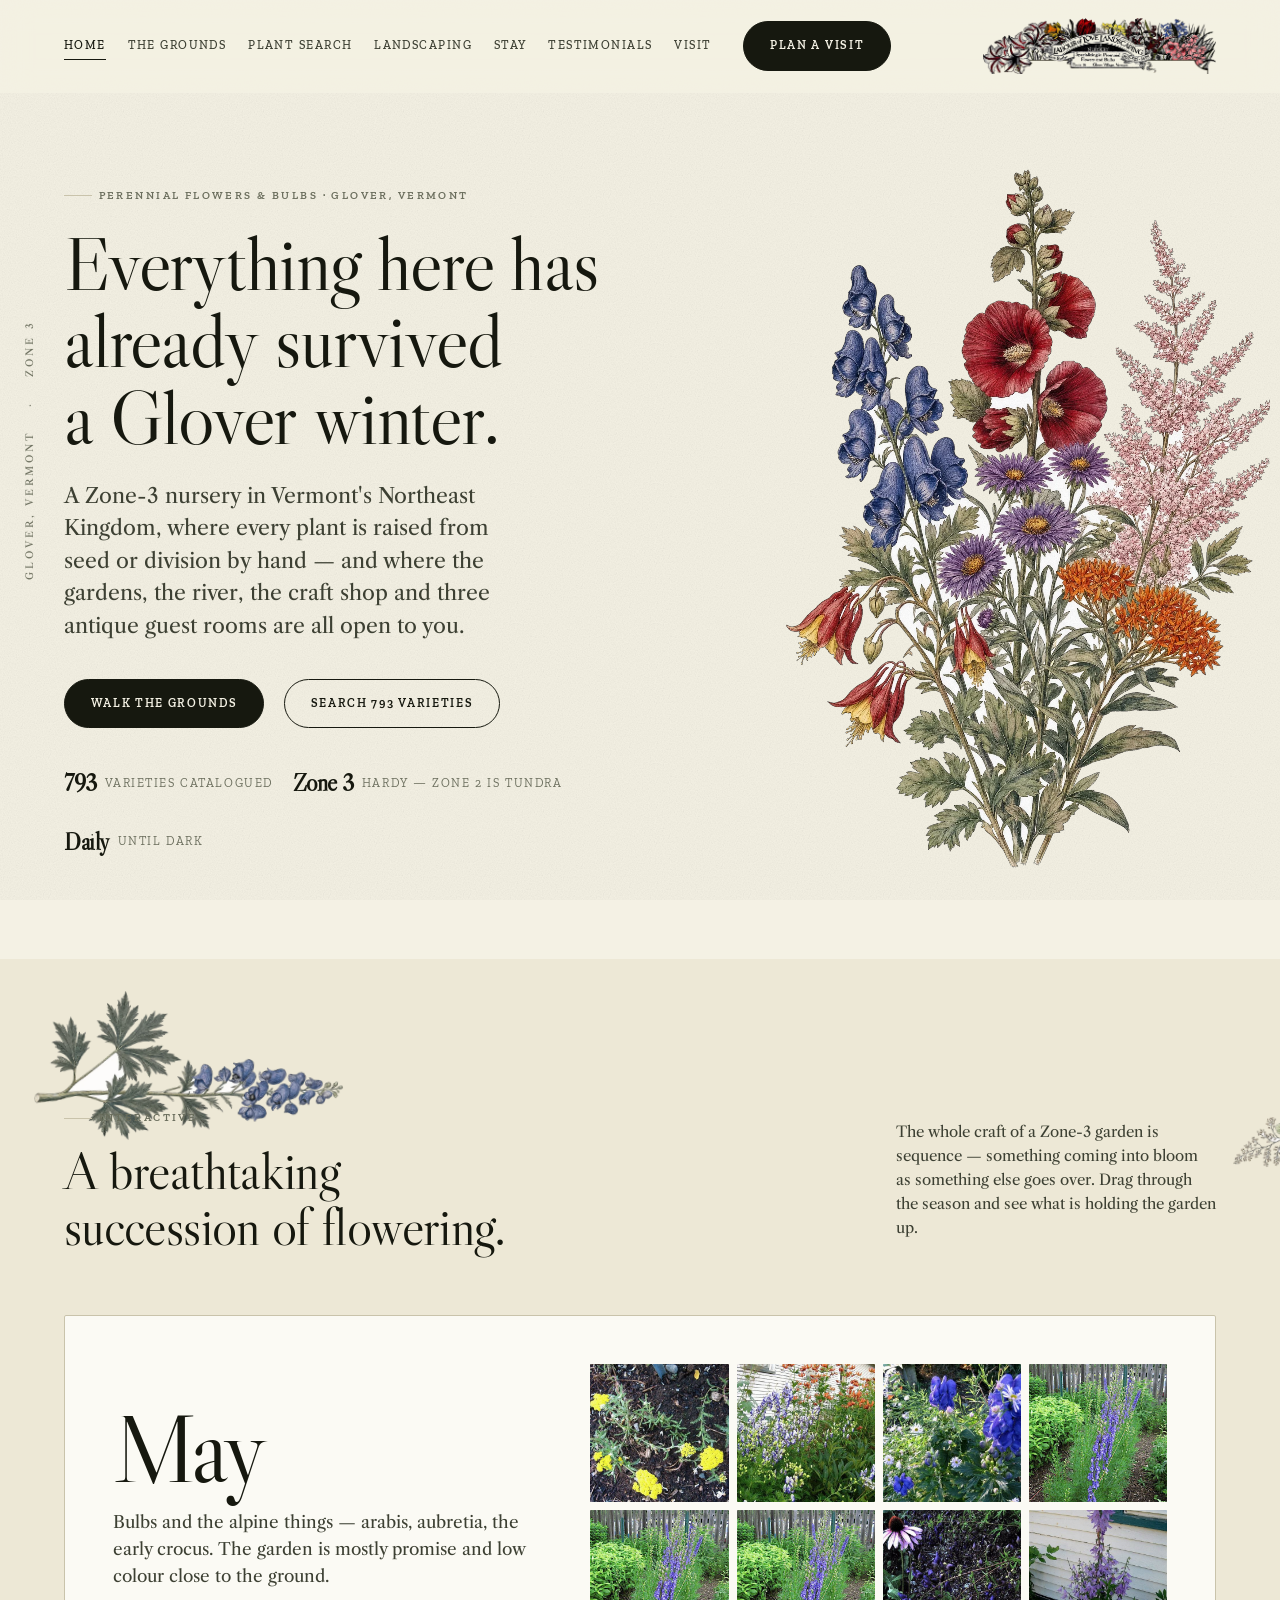
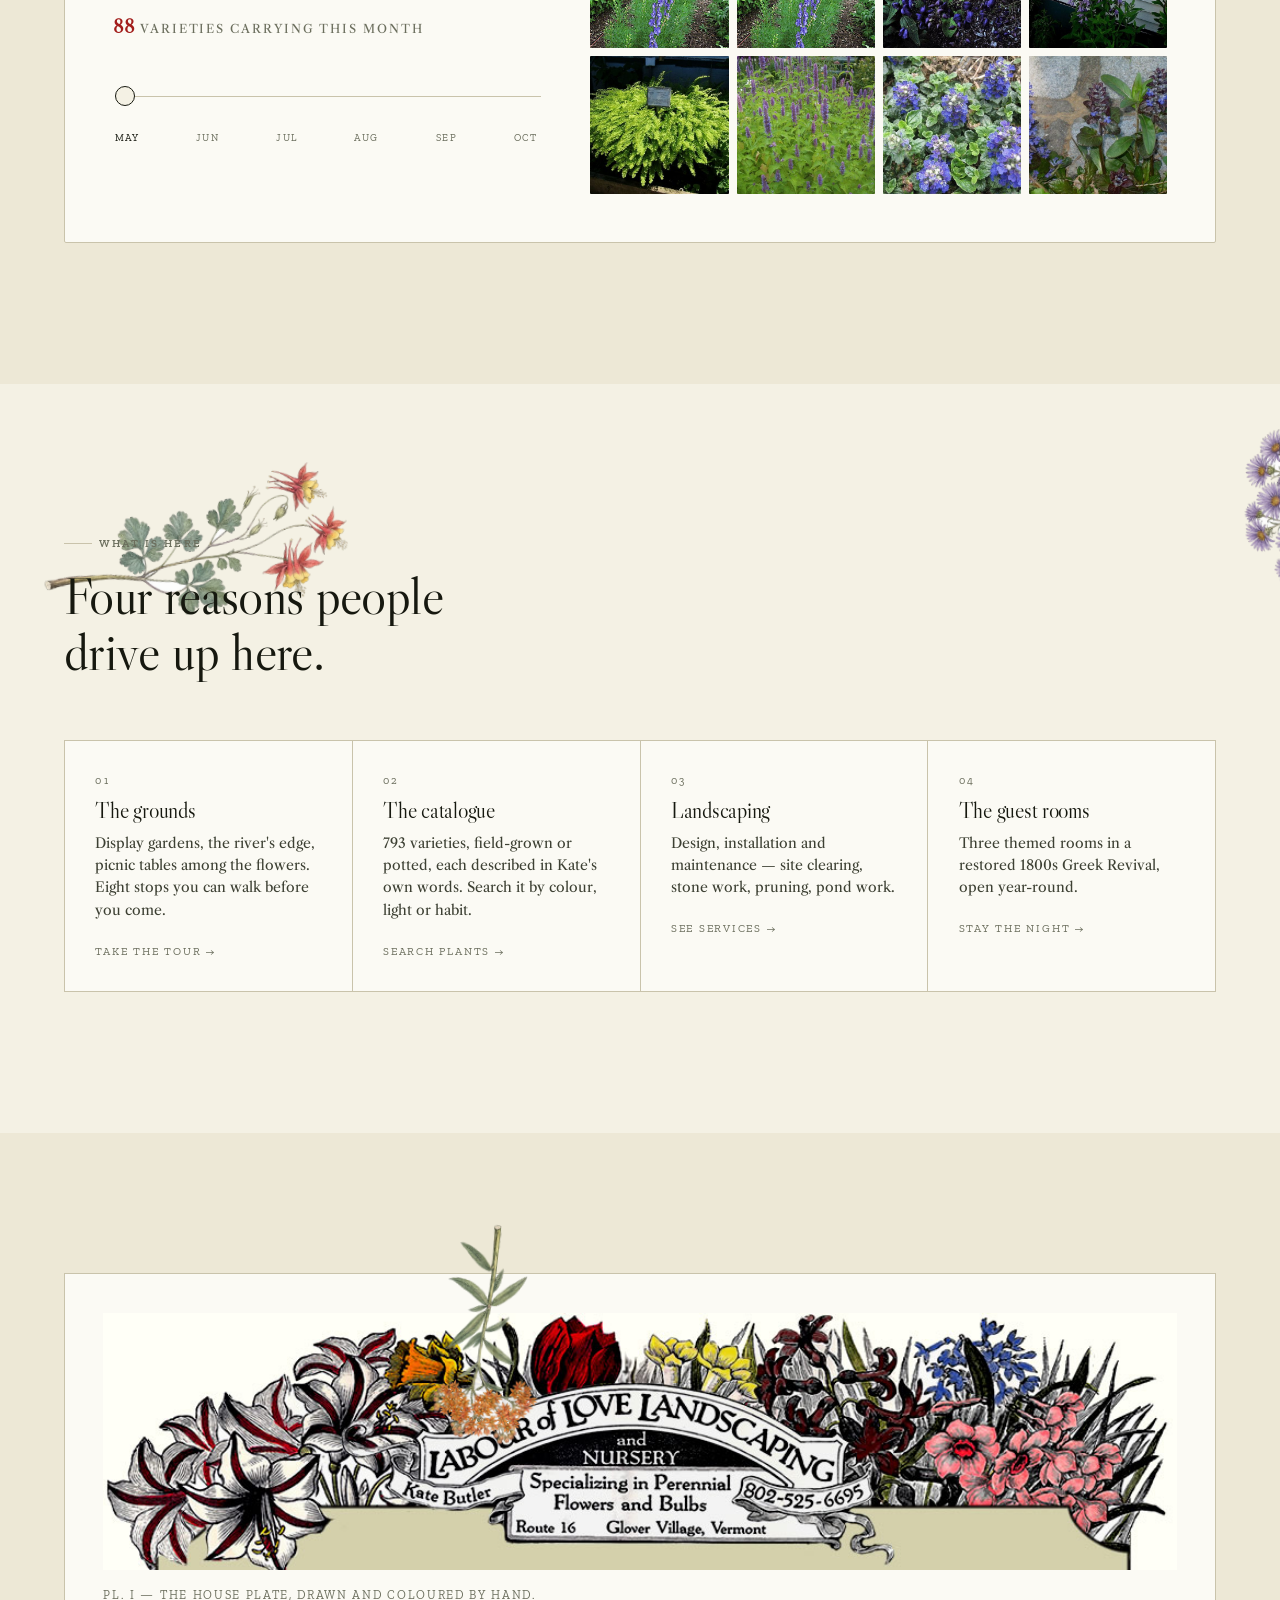
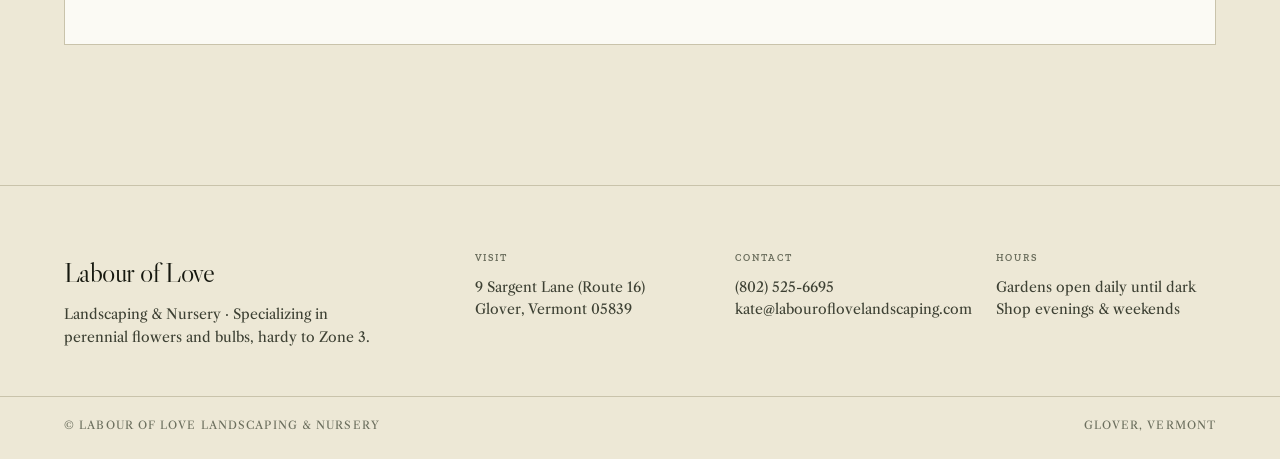
==== commit 75da32cc: "Lay generated botanical sprigs through the site; colour the grounds plan Seven cut stems generated t" ====
--- a/index.html
+++ b/index.html
@@ -10,7 +10,7 @@
 <link rel="preconnect" href="https://fonts.gstatic.com" crossorigin>
 <link href="https://fonts.googleapis.com/css2?family=Libre+Caslon+Display&family=Libre+Caslon+Text:ital,wght@0,400;0,700;1,400&family=Zilla+Slab:ital,wght@0,300;0,400;0,500;0,600;1,400&display=swap" rel="stylesheet">
 <script>document.documentElement.classList.add("js")</script>
-<link rel="stylesheet" href="css/style.css?v=1787100742">
+<link rel="stylesheet" href="css/style.css?v=1787101560">
 </head>
 <body class="home">
 
@@ -77,6 +77,7 @@
   <section class="sec season" id="succession">
     <div class="shell">
       <div class="sec__head" data-rise>
+        <img class="sprig sprig--l" src="assets/generated/sprigs/monkshood.webp" alt="" aria-hidden="true" loading="lazy" decoding="async" data-rate="0.07"><img class="sprig sprig--r-low" src="assets/generated/sprigs/fern.webp" alt="" aria-hidden="true" loading="lazy" decoding="async" data-rate="0.12">
         <div><span class="eyebrow">Interactive</span>
         <h2 class="sec__title" style="margin-top:1rem">A breathtaking succession of flowering.</h2></div>
         <p style="max-width:32ch;color:var(--ink-soft);font-size:.9375rem">The whole craft of a Zone-3
@@ -102,6 +103,7 @@
   <section class="sec">
     <div class="shell">
       <div class="sec__head" data-rise>
+        <img class="sprig sprig--r" src="assets/generated/sprigs/aster.webp" alt="" aria-hidden="true" loading="lazy" decoding="async" data-rate="0.05"><img class="sprig sprig--l-low" src="assets/generated/sprigs/columbine.webp" alt="" aria-hidden="true" loading="lazy" decoding="async" data-rate="0.1">
         <div><span class="eyebrow">What is here</span>
         <h2 class="sec__title" style="margin-top:1rem">Four reasons people drive up here.</h2></div>
       </div>
@@ -116,6 +118,7 @@
 
   <section class="sec" style="background:var(--paper-warm)">
     <div class="shell plate" data-rise>
+      <img class="sprig sprig--top" src="assets/generated/sprigs/butterflyweed.webp" alt="" aria-hidden="true" loading="lazy" decoding="async" data-rate="0.06">
       <figure class="plate__fig">
         <img src="assets/photos/LabourOfLoveHeader.jpg" alt="Hand-drawn, hand-coloured botanical engraving reading Labour of Love Landscaping and Nursery, Route 16, Glover Village, Vermont">
         <figcaption>Pl. I — The house plate, drawn and coloured by hand.</figcaption>
@@ -144,7 +147,7 @@
   <div class="shell sitefoot__base"><span>© Labour of Love Landscaping &amp; Nursery</span><span>Glover, Vermont</span></div>
 </footer>
 
-<script src="js/app.js?v=1787100752"></script>
+<script src="js/app.js?v=1787101482"></script>
 <script src="js/hero-wind.js?v=1787100144"></script>
 </body>
 </html>
--- a/css/style.css
+++ b/css/style.css
@@ -537,55 +537,82 @@
 }
 
 /* ============================================================
-   SPRIGS — cut stems laid across the section heads
+   SPRIGS — cut stems laid in from every edge
+   Each carries its own direction, rotation and drift rate so no two
+   sections read the same way. Mirrored with scaleX so one generated
+   stem can enter from either side.
    ============================================================ */
-.sec__head{ position:relative; }
+.sec__head, .pagehead, .sec{ position:relative; }
+.sec__head > *, .pagehead > *{ position:relative; z-index:1; }
+
 .sprig{
   position:absolute; pointer-events:none; user-select:none;
-  opacity:0; z-index:0;
-  filter:saturate(.94);
-}
-.sec__head > *{ position:relative; z-index:1; }
-
-/* laid down at the top-right of a section head, running off the edge */
-.sprig--head{
-  right:calc(var(--bleed) * -0.5); top:-2.2rem;
-  width:clamp(200px,26vw,380px); rotate:-4deg; transform-origin:right center;
-}
-/* tucked low and left, as if dropped on the page */
-.sprig--foot{
-  left:calc(var(--bleed) * -0.6); bottom:-2.5rem;
-  width:clamp(170px,20vw,300px); rotate:6deg; transform-origin:left center;
-}
-@media (max-width:820px){
-  .sprig--head{ width:190px; top:-1.2rem; right:-2rem; }
-  .sprig--foot{ display:none; }
-}
-
-/* they settle onto the page, then breathe */
-html.js .sprig{ transform:translateY(-14px); }
-html.js .rise-in .sprig, html.js .sprig.rise-in{
-  opacity:.92; transform:translateY(0);
+  opacity:0; z-index:0; filter:saturate(.94);
+  width:var(--w,clamp(190px,24vw,360px));
+  will-change:transform;
+  translate:0 var(--drift,0px);   /* scroll drift, independent of the lean rotate */
+}
+
+/* The source art runs cut-end-left, flowers-right. Entering from the LEFT keeps
+   that orientation so the cut end sits off-page and the flowers point inward;
+   entering from the RIGHT mirrors it for the same reason. */
+
+/* --- entering from the right (mirrored: cut end off-page right) --- */
+.sprig--r    { right:calc(var(--bleed) * -.42); top:-2.6rem;   --rot:-5deg; --flip:-1; }
+.sprig--r-low{ right:calc(var(--bleed) * -.34); bottom:-3rem;  --rot:7deg;  --flip:-1; }
+
+/* --- entering from the left (as drawn) --- */
+.sprig--l    { left:calc(var(--bleed) * -.42);  top:-2.2rem;   --rot:4deg;  }
+.sprig--l-low{ left:calc(var(--bleed) * -.34);  bottom:-2.6rem;--rot:-6deg; }
+
+/* --- hanging down from the top edge --- */
+.sprig--top  { left:34%; top:calc(var(--bleed) * -1.15); --rot:96deg; --w:clamp(150px,17vw,250px); }
+
+/* --- rising from the bottom --- */
+.sprig--rise { right:20%; bottom:calc(var(--bleed) * -1); --rot:-82deg; --w:clamp(150px,17vw,250px); }
+
+.sprig{ transform:rotate(var(--rot,0deg)) scaleX(var(--flip,1)); }
+
+@media (max-width:900px){
+  .sprig--l-low, .sprig--r-low, .sprig--rise{ display:none; }
+  .sprig--r{ width:190px; top:-1rem; right:-2.5rem; }
+  .sprig--l{ width:170px; top:auto; bottom:-2rem; left:-2rem; }
+  .sprig--top{ display:none; }
+}
+
+/* they settle onto the page */
+html.js .sprig{ transform:rotate(var(--rot,0deg)) scaleX(var(--flip,1)) translateY(-16px); }
+html.js .sprig.is-in{
+  opacity:.92;
+  transform:rotate(var(--rot,0deg)) scaleX(var(--flip,1)) translateY(0);
   transition:opacity 1.3s var(--ease), transform 1.5s var(--ease);
-  transition-delay:.2s;
-}
+  transition-delay:calc(var(--d,0) * 120ms);
+}
+
+/* then lean, each on its own clock, direction set per placement */
 @keyframes lean{
-  0%,100%{ rotate:var(--r,0deg); }
-  50%    { rotate:calc(var(--r,0deg) + 1.1deg); }
-}
-html.js .sprig--head{ --r:-4deg; }
-html.js .sprig--foot{ --r:6deg; }
-html.js .rise-in .sprig{ animation:lean 13s ease-in-out 1.6s infinite; }
-.sprig--foot{ animation-duration:17s !important; animation-delay:-4s !important; }
-
-/* a small stem set beside a page title */
-.pagehead{ position:relative; }
-.sprig--title{
-  right:calc(var(--bleed) * -0.4); top:16%;
-  width:clamp(180px,24vw,340px); rotate:-7deg;
-}
-@media (max-width:900px){ .sprig--title{ display:none; } }
+  0%,100%{ transform:rotate(var(--rot)) scaleX(var(--flip,1)); }
+  50%    { transform:rotate(calc(var(--rot) + var(--sweep,1.4deg))) scaleX(var(--flip,1)); }
+}
+html.js .sprig.is-in{
+  animation:lean var(--dur,14s) ease-in-out var(--delay,1.6s) infinite;
+}
+.sprig--r    { --dur:14s; --sweep:1.5deg;  --delay:1.6s; --d:0; }
+.sprig--l    { --dur:18s; --sweep:-1.7deg; --delay:.4s;  --d:1; }
+.sprig--r-low{ --dur:21s; --sweep:-1.2deg; --delay:2.4s; --d:2; }
+.sprig--l-low{ --dur:16s; --sweep:1.9deg;  --delay:1.1s; --d:1; }
+.sprig--top  { --dur:11s; --sweep:2.4deg;  --delay:.8s;  --d:0; }
+.sprig--rise { --dur:24s; --sweep:-1.6deg; --delay:3s;   --d:2; }
+
+/* transform-origin at the cut end, so they pivot like a stem, not a sticker */
+.sprig--r, .sprig--r-low{ transform-origin:right center; }
+.sprig--l, .sprig--l-low{ transform-origin:left center; }
+.sprig--top{ transform-origin:top center; }
+.sprig--rise{ transform-origin:bottom center; }
 
 @media (prefers-reduced-motion: reduce){
-  html.js .sprig{ opacity:.92; transform:none; animation:none; }
-}
+  html.js .sprig{
+    opacity:.92; animation:none;
+    transform:rotate(var(--rot,0deg)) scaleX(var(--flip,1));
+  }
+}
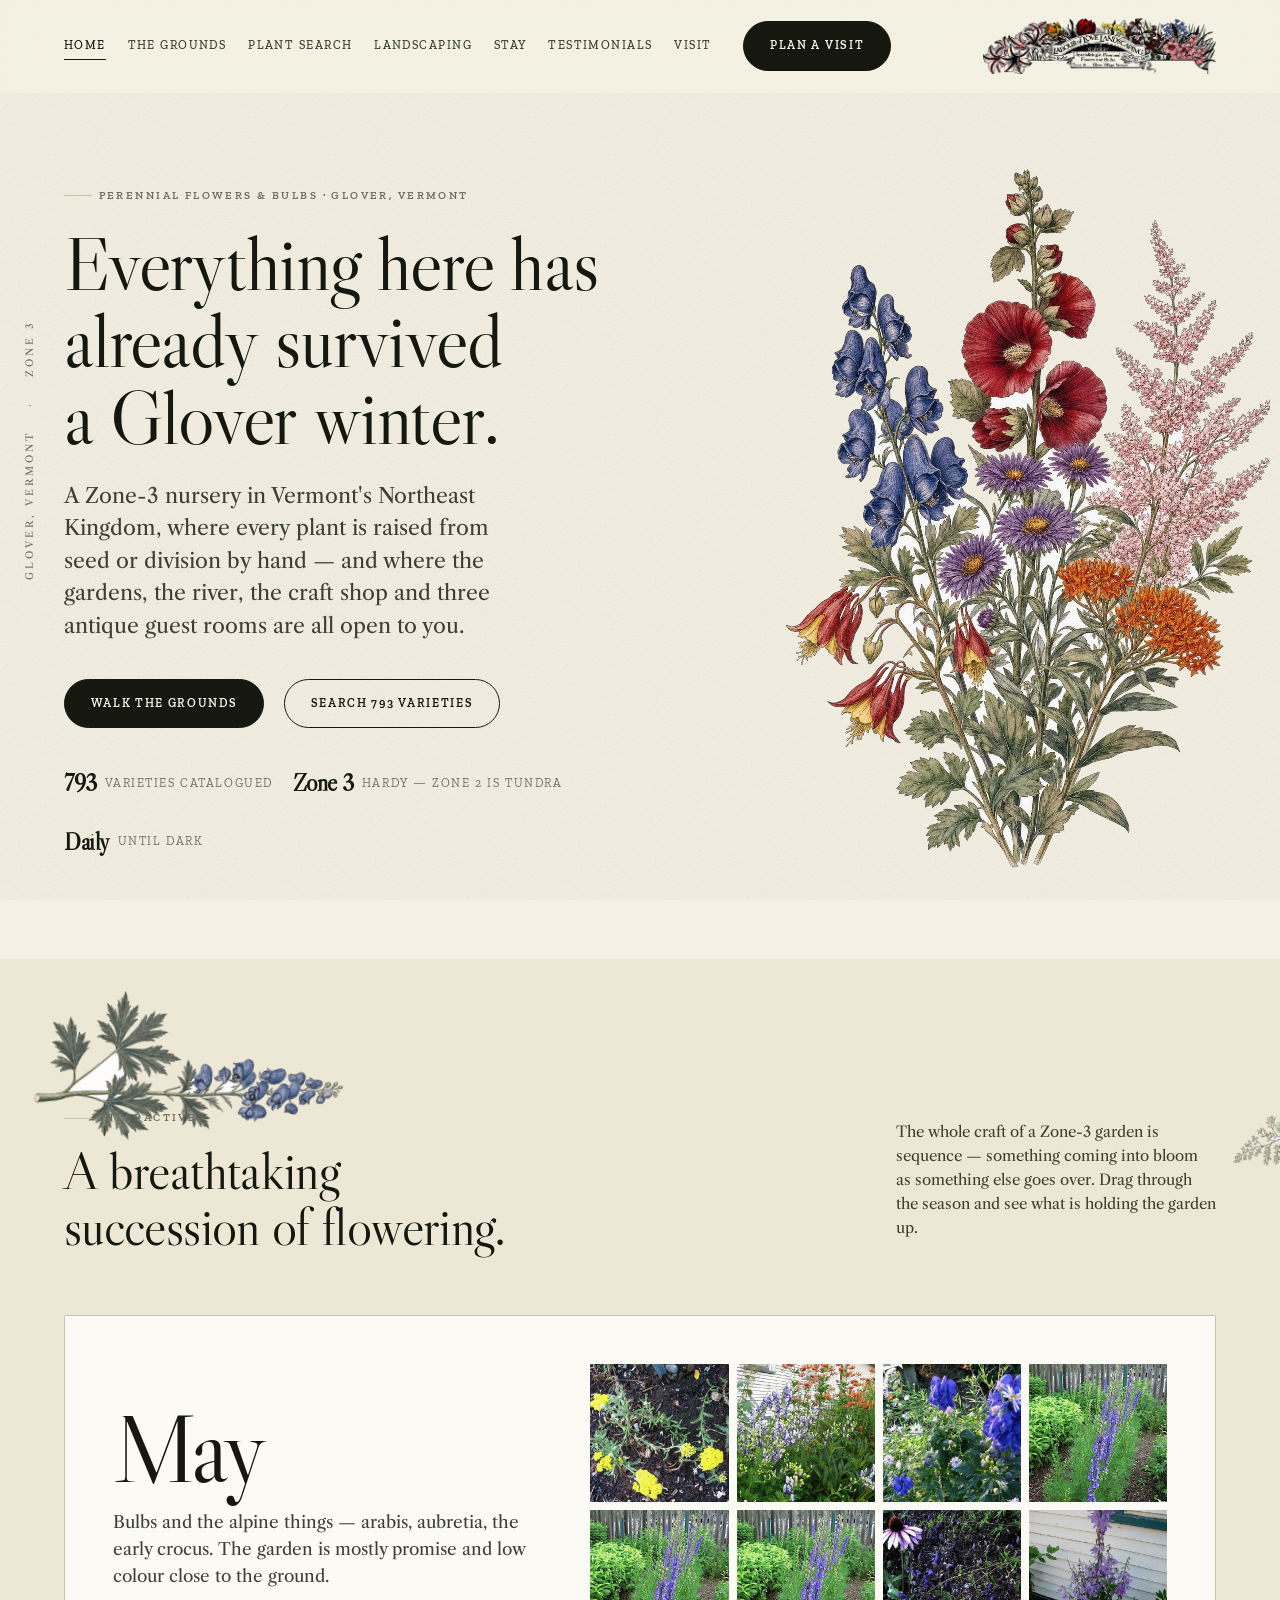
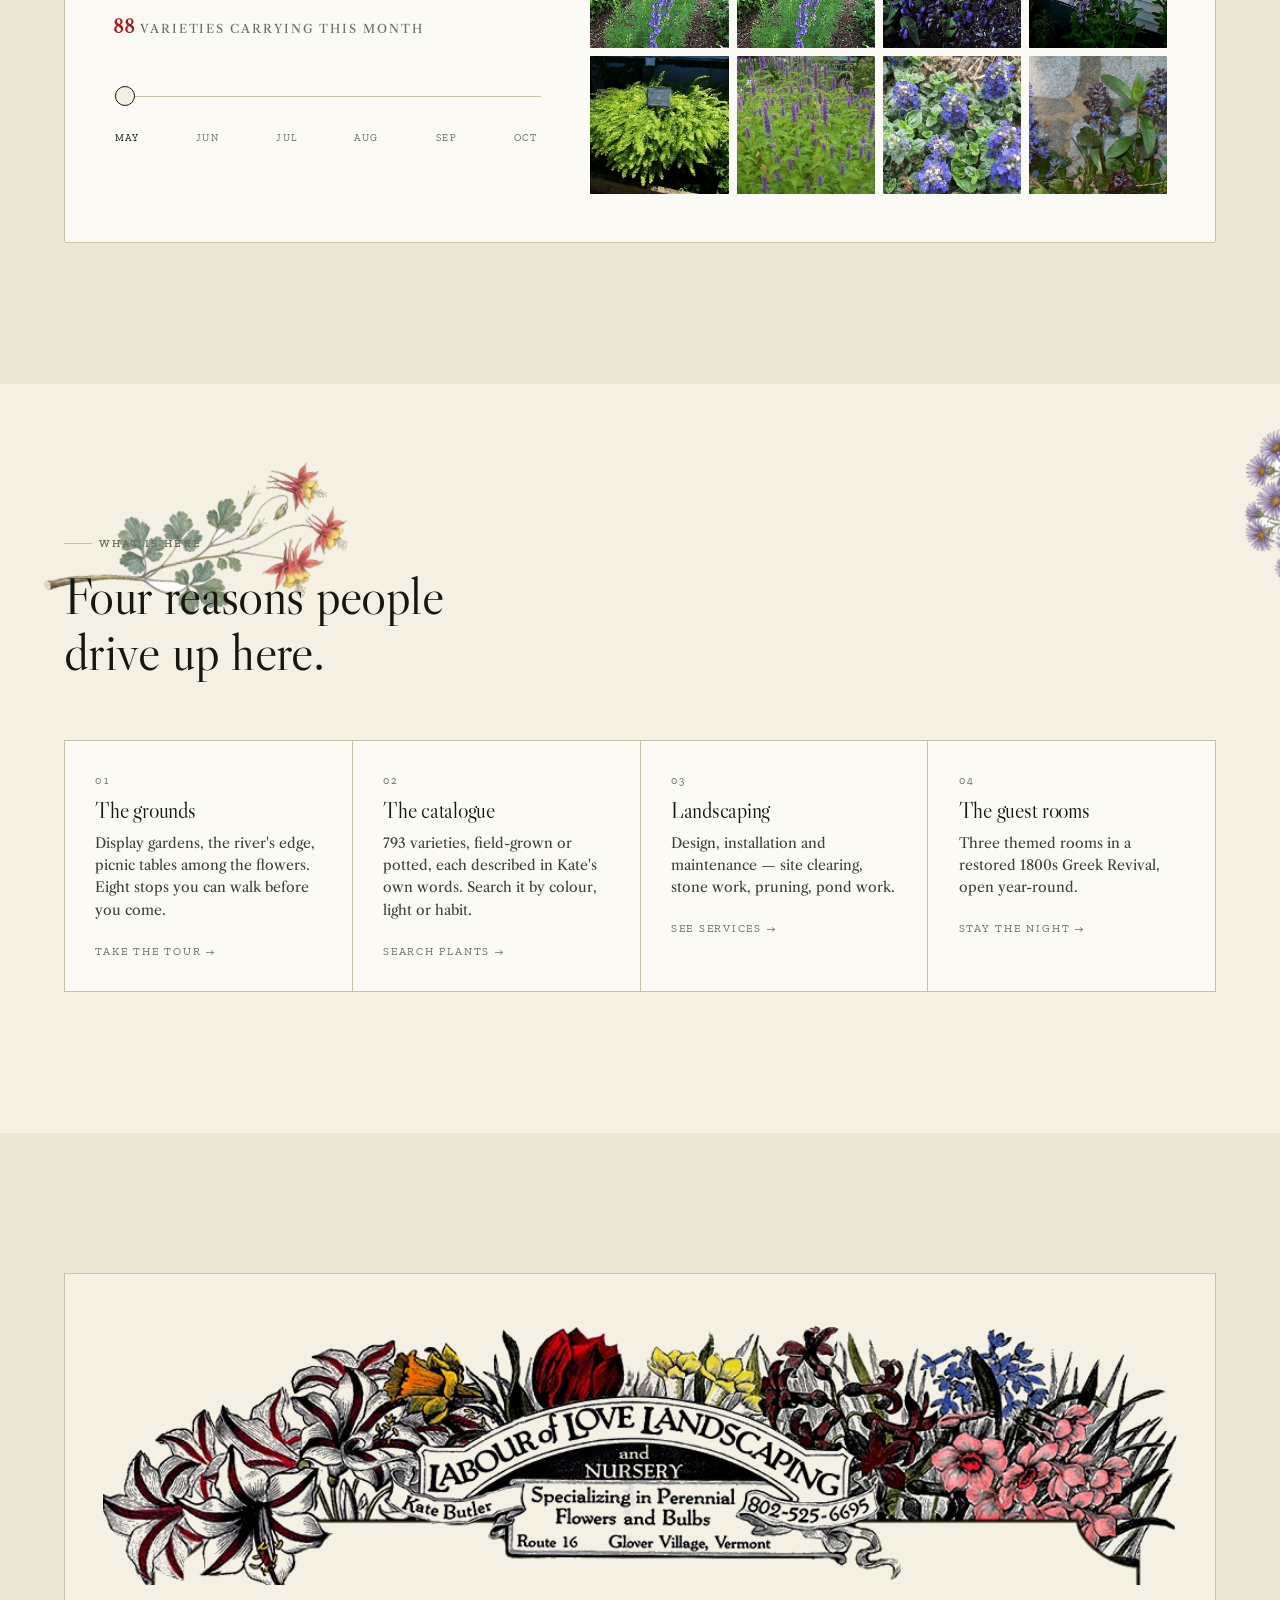
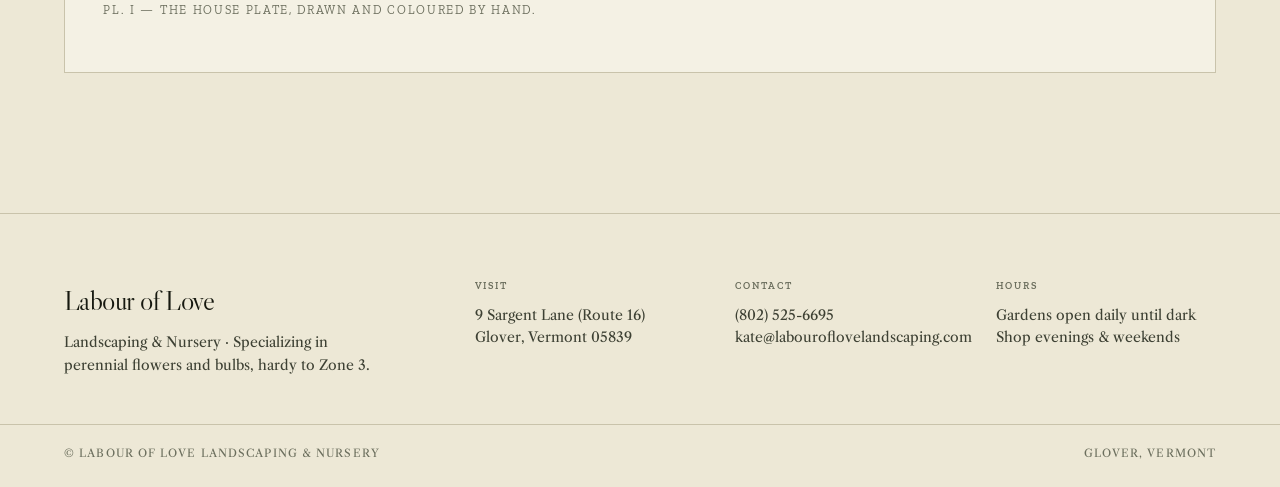
==== commit 6255faed: "Drop the hanging sprig; sit the house plate on the paper The top-hanging stem dangled into the frame" ====
--- a/index.html
+++ b/index.html
@@ -10,7 +10,7 @@
 <link rel="preconnect" href="https://fonts.gstatic.com" crossorigin>
 <link href="https://fonts.googleapis.com/css2?family=Libre+Caslon+Display&family=Libre+Caslon+Text:ital,wght@0,400;0,700;1,400&family=Zilla+Slab:ital,wght@0,300;0,400;0,500;0,600;1,400&display=swap" rel="stylesheet">
 <script>document.documentElement.classList.add("js")</script>
-<link rel="stylesheet" href="css/style.css?v=1787101560">
+<link rel="stylesheet" href="css/style.css?v=1787101799">
 </head>
 <body class="home">
 
@@ -118,9 +118,8 @@
 
   <section class="sec" style="background:var(--paper-warm)">
     <div class="shell plate" data-rise>
-      <img class="sprig sprig--top" src="assets/generated/sprigs/butterflyweed.webp" alt="" aria-hidden="true" loading="lazy" decoding="async" data-rate="0.06">
       <figure class="plate__fig">
-        <img src="assets/photos/LabourOfLoveHeader.jpg" alt="Hand-drawn, hand-coloured botanical engraving reading Labour of Love Landscaping and Nursery, Route 16, Glover Village, Vermont">
+        <img src="assets/generated/logo-mark.webp" alt="Hand-drawn, hand-coloured botanical engraving reading Labour of Love Landscaping and Nursery, Kate Butler, specializing in perennial flowers and bulbs, Route 16, Glover Village, Vermont">
         <figcaption>Pl. I — The house plate, drawn and coloured by hand.</figcaption>
       </figure>
     </div>
--- a/css/style.css
+++ b/css/style.css
@@ -375,7 +375,7 @@
 a.svc:hover .svc__go{ color:var(--crimson); }
 
 /* framed plate */
-.plate__fig{ margin:0; border:1px solid var(--rule); background:var(--card); padding:clamp(1rem,3vw,2.5rem); }
+.plate__fig{ margin:0; border:1px solid var(--rule); background:var(--paper); padding:clamp(1.5rem,4vw,3.25rem) clamp(1rem,3vw,2.5rem); }
 .plate__fig img{ width:100%; }
 .plate__fig figcaption{ margin-top:1rem; font-family:var(--ui); font-size:.75rem; letter-spacing:.14em; text-transform:uppercase; color:var(--ink-faint); }
 
@@ -565,9 +565,6 @@
 .sprig--l    { left:calc(var(--bleed) * -.42);  top:-2.2rem;   --rot:4deg;  }
 .sprig--l-low{ left:calc(var(--bleed) * -.34);  bottom:-2.6rem;--rot:-6deg; }
 
-/* --- hanging down from the top edge --- */
-.sprig--top  { left:34%; top:calc(var(--bleed) * -1.15); --rot:96deg; --w:clamp(150px,17vw,250px); }
-
 /* --- rising from the bottom --- */
 .sprig--rise { right:20%; bottom:calc(var(--bleed) * -1); --rot:-82deg; --w:clamp(150px,17vw,250px); }
 
@@ -577,7 +574,6 @@
   .sprig--l-low, .sprig--r-low, .sprig--rise{ display:none; }
   .sprig--r{ width:190px; top:-1rem; right:-2.5rem; }
   .sprig--l{ width:170px; top:auto; bottom:-2rem; left:-2rem; }
-  .sprig--top{ display:none; }
 }
 
 /* they settle onto the page */
@@ -601,13 +597,11 @@
 .sprig--l    { --dur:18s; --sweep:-1.7deg; --delay:.4s;  --d:1; }
 .sprig--r-low{ --dur:21s; --sweep:-1.2deg; --delay:2.4s; --d:2; }
 .sprig--l-low{ --dur:16s; --sweep:1.9deg;  --delay:1.1s; --d:1; }
-.sprig--top  { --dur:11s; --sweep:2.4deg;  --delay:.8s;  --d:0; }
 .sprig--rise { --dur:24s; --sweep:-1.6deg; --delay:3s;   --d:2; }
 
 /* transform-origin at the cut end, so they pivot like a stem, not a sticker */
 .sprig--r, .sprig--r-low{ transform-origin:right center; }
 .sprig--l, .sprig--l-low{ transform-origin:left center; }
-.sprig--top{ transform-origin:top center; }
 .sprig--rise{ transform-origin:bottom center; }
 
 @media (prefers-reduced-motion: reduce){
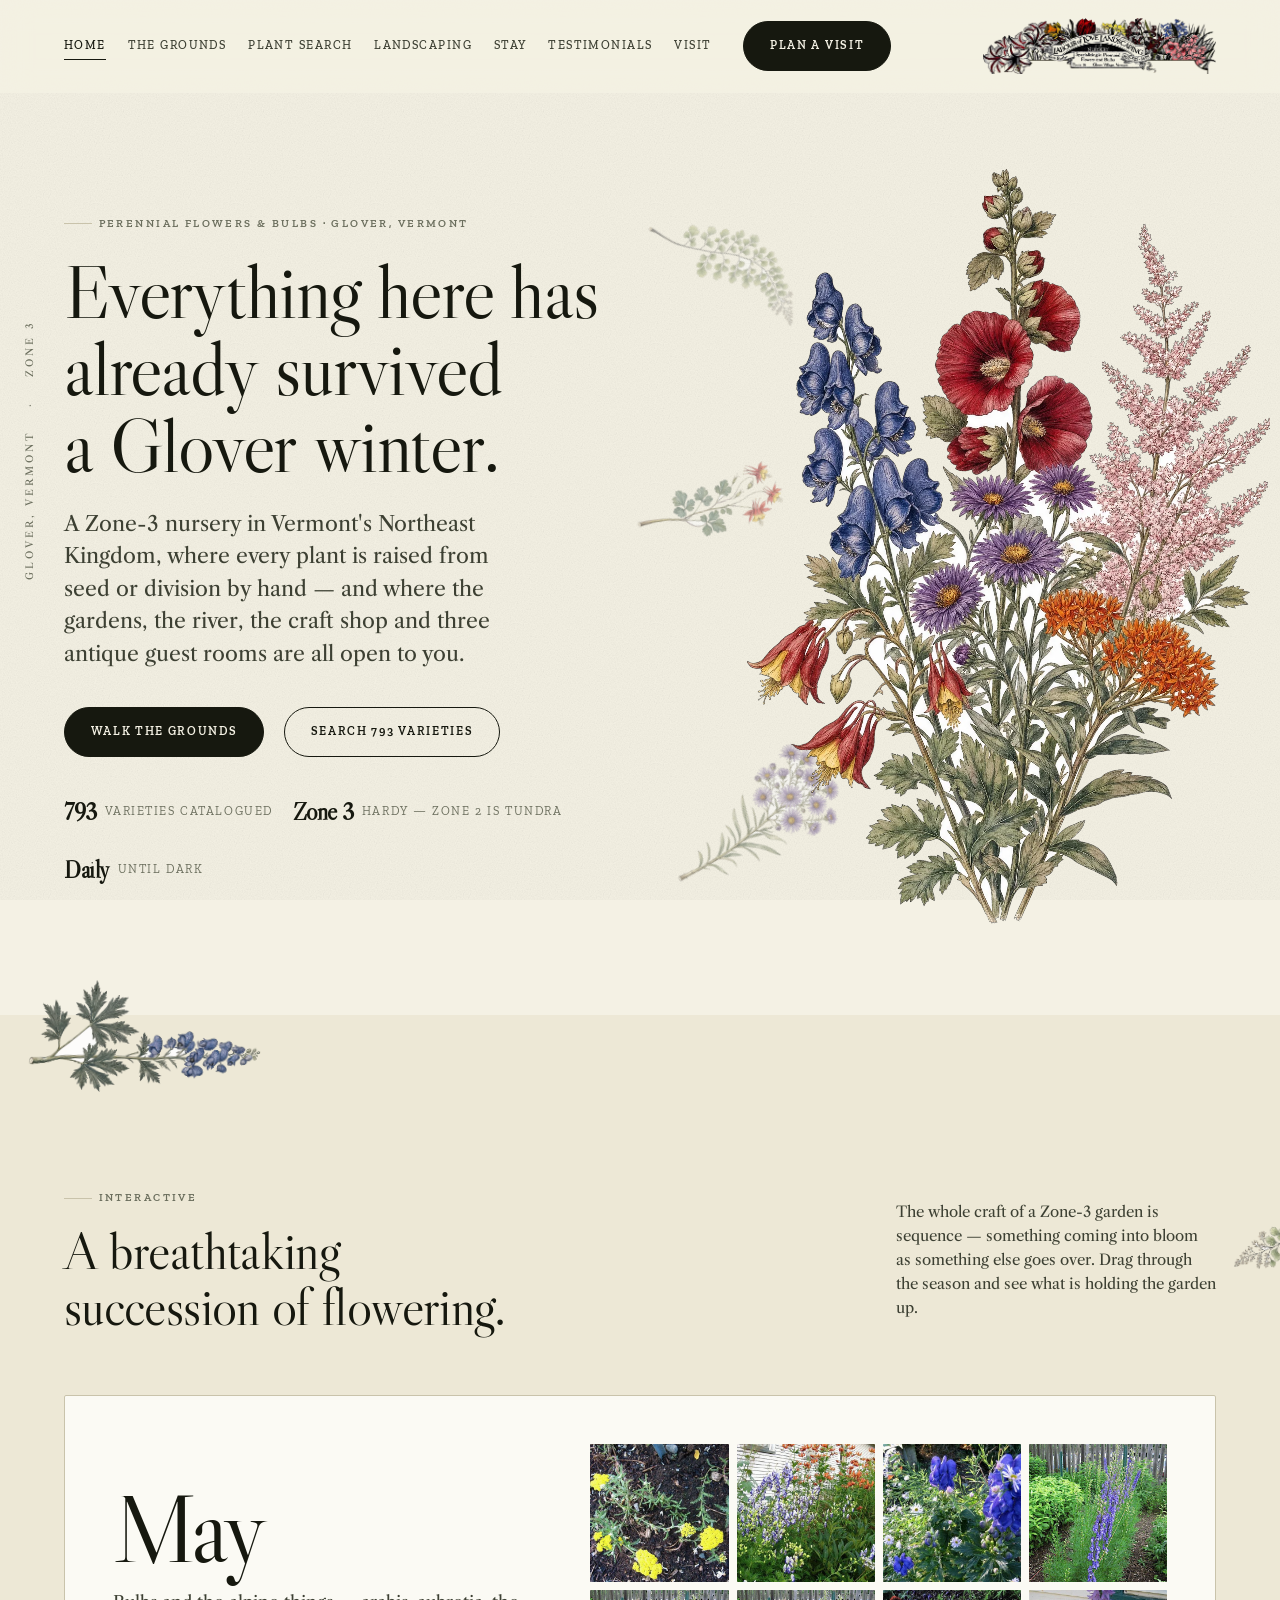
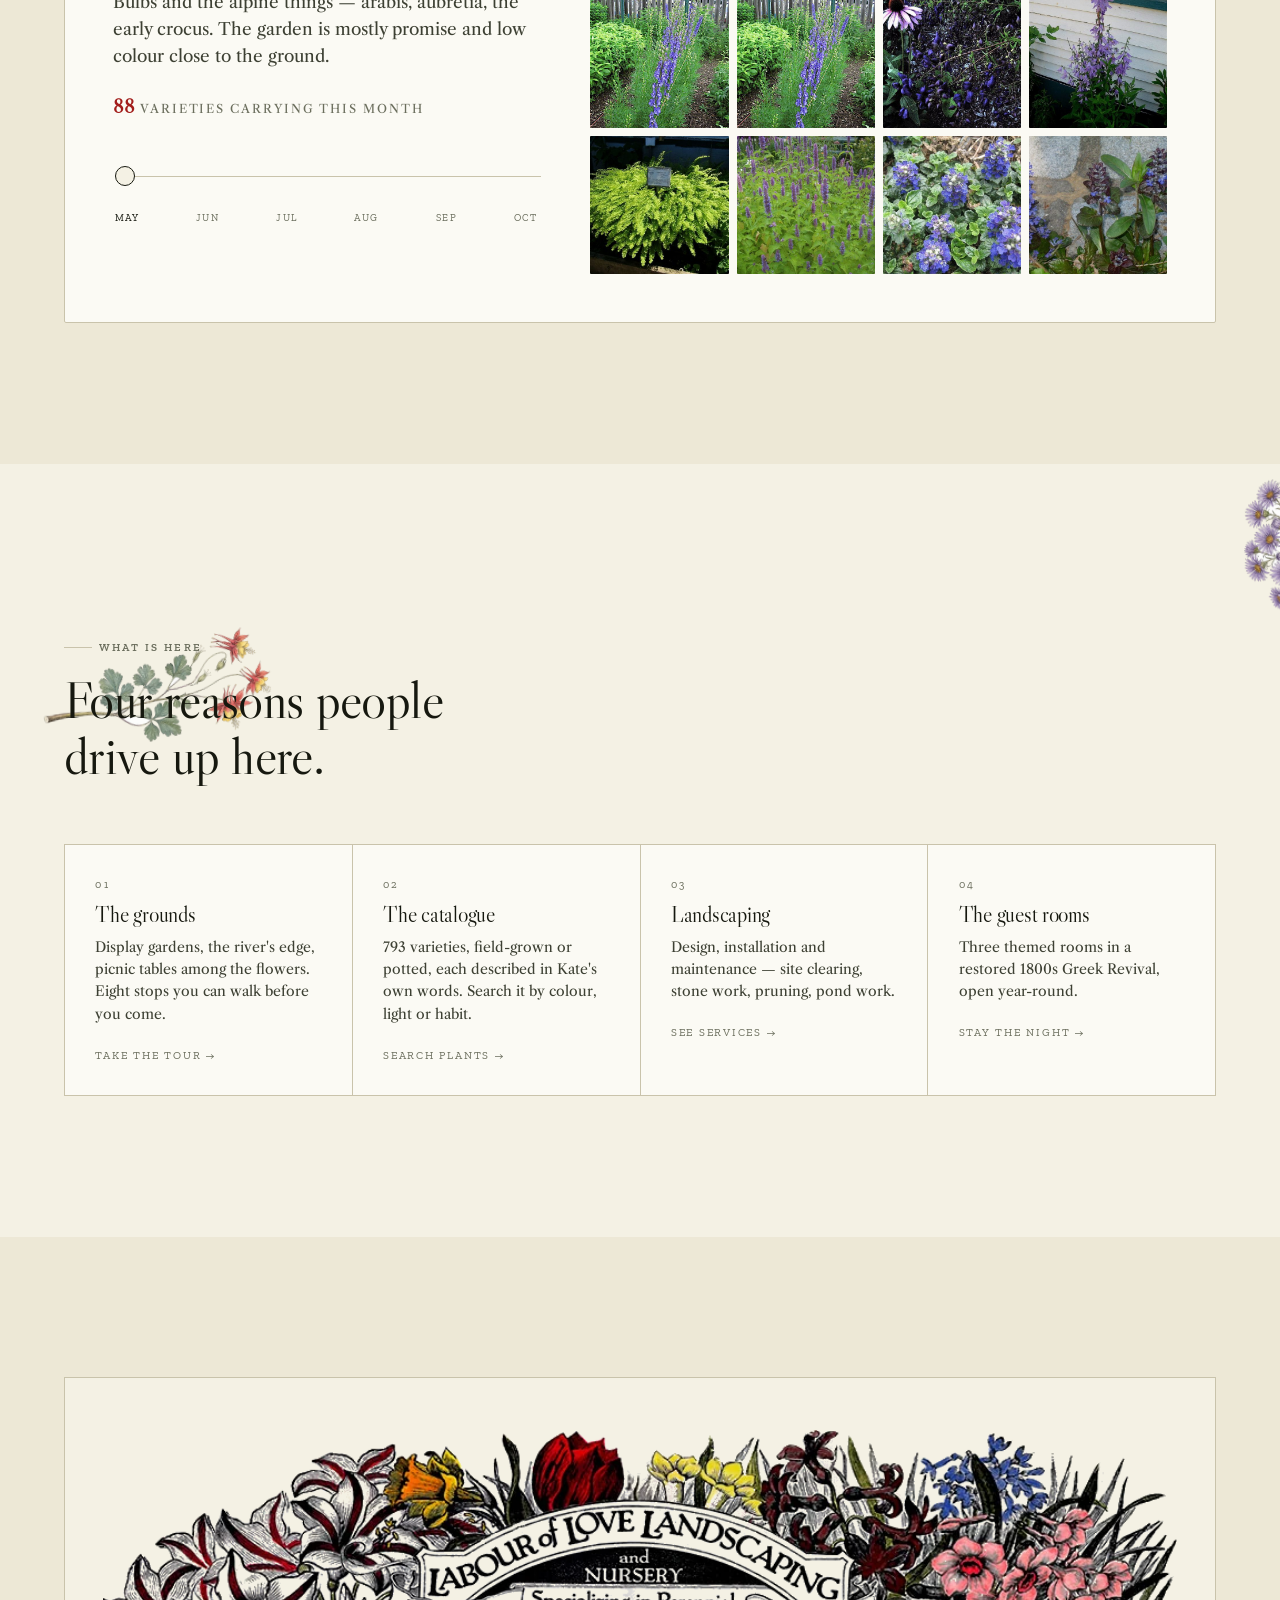
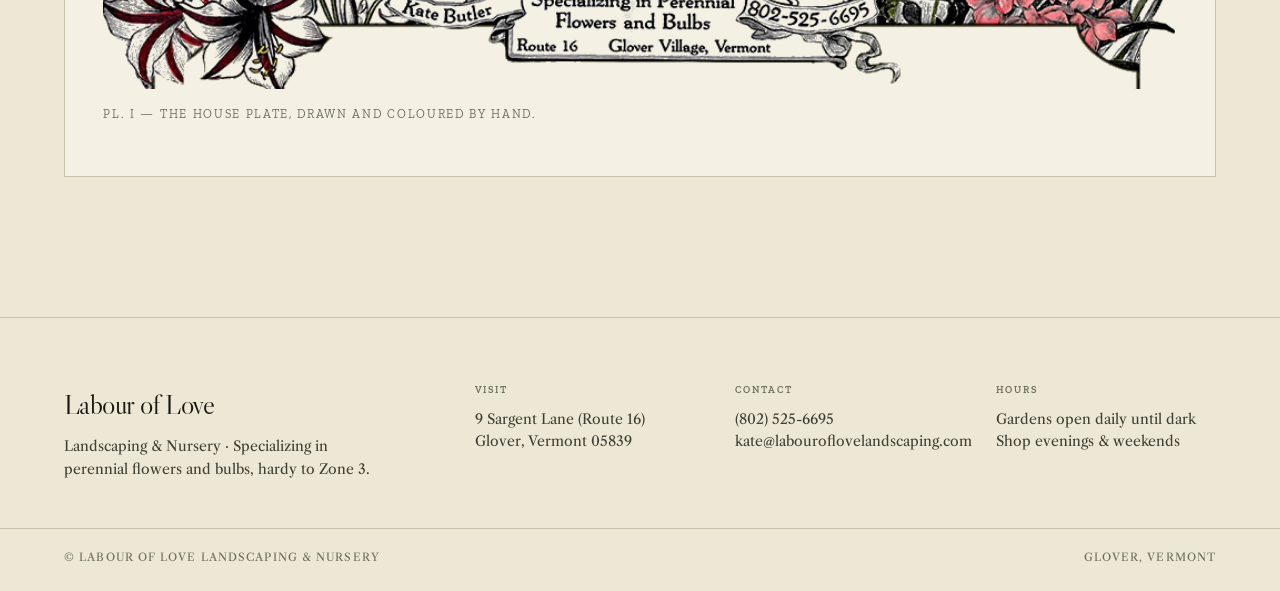
==== commit 204e1854: "Arrange companion stems around the hero plate The plate sat alone in a wide empty field. Six smaller" ====
--- a/index.html
+++ b/index.html
@@ -10,7 +10,7 @@
 <link rel="preconnect" href="https://fonts.gstatic.com" crossorigin>
 <link href="https://fonts.googleapis.com/css2?family=Libre+Caslon+Display&family=Libre+Caslon+Text:ital,wght@0,400;0,700;1,400&family=Zilla+Slab:ital,wght@0,300;0,400;0,500;0,600;1,400&display=swap" rel="stylesheet">
 <script>document.documentElement.classList.add("js")</script>
-<link rel="stylesheet" href="css/style.css?v=1787101799">
+<link rel="stylesheet" href="css/style.css?v=1787103183">
 </head>
 <body class="home">
 
@@ -67,6 +67,14 @@
         </div>
       </div>
       <div class="hero__art">
+        <div class="hero__posy" aria-hidden="true">
+          <img class="hsprig hsprig--nw" src="assets/generated/sprigs/fern.webp" alt="" loading="lazy" decoding="async">
+          <img class="hsprig hsprig--w"  src="assets/generated/sprigs/columbine.webp" alt="" loading="lazy" decoding="async">
+          <img class="hsprig hsprig--sw" src="assets/generated/sprigs/aster.webp" alt="" loading="lazy" decoding="async">
+          <img class="hsprig hsprig--ne" src="assets/generated/sprigs/astilbe.webp" alt="" loading="lazy" decoding="async">
+          <img class="hsprig hsprig--e"  src="assets/generated/sprigs/monkshood.webp" alt="" loading="lazy" decoding="async">
+          <img class="hsprig hsprig--se" src="assets/generated/sprigs/butterflyweed.webp" alt="" loading="lazy" decoding="async">
+        </div>
         <div class="hero__drift"><div class="hero__sway">
           <img src="assets/generated/hero-plate.webp" alt="Botanical plate of Zone-3 perennials: monkshood, New England aster, butterfly weed, wild columbine, astilbe and hollyhock" fetchpriority="high">
         </div></div>
--- a/css/style.css
+++ b/css/style.css
@@ -163,7 +163,7 @@
 @media (max-width:1180px){ .mast__nav{ display:none; } }
 
 /* ---------- Hero ---------- */
-.hero{ position:relative; padding-top:clamp(2rem,6vw,5rem); padding-bottom:clamp(3rem,7vw,6rem); }
+.hero{ position:relative; padding-top:clamp(2rem,6vw,5rem); padding-bottom:clamp(3rem,7vw,6rem); overflow-x:clip; }
 .hero__grid{ display:grid; grid-template-columns:minmax(0,1fr) minmax(0,1.02fr); gap:var(--gut); align-items:center; }
 @media (max-width:980px){ .hero__grid{ grid-template-columns:1fr; } }
 
@@ -176,17 +176,22 @@
 .hero__art{
   position:relative; min-height:min(74vh,660px); display:grid; place-items:center end;
   margin-right:calc(var(--bleed) * -0.85);   /* let the plate run off the page edge */
-  overflow-x:clip;                           /* x only — the entrance rises vertically */
 }
 @media (max-width:980px){ .hero__art{ margin-right:0; place-items:center; } }
-.hero__art img{
-  width:100%; height:100%; object-fit:contain; max-height:min(78vh,700px);
-
+.hero__sway > img{
+  width:auto; max-width:120%; height:100%; object-fit:contain;
+  max-height:min(84vh,780px); object-position:right center;
+  will-change:transform;
+}
+@media (max-width:980px){
+  .hero__sway > img{ max-width:100%; width:100%; object-position:center; }
 }
 
 /* ---------- Section furniture ---------- */
-.sec{ padding-block:clamp(4.5rem,11vw,9rem); position:relative; }
-.sec__head{ display:flex; align-items:flex-end; justify-content:space-between; gap:var(--gut); margin-bottom:clamp(2.25rem,5vw,3.75rem); flex-wrap:wrap; }
+/* clip on x only — the stems intentionally run off the page edge, but must not
+   widen the document. overflow-y stays visible so lifted stems still show. */
+.sec{ padding-block:clamp(4.5rem,11vw,9rem); position:relative; overflow-x:clip; }
+.sec__head{ display:flex; align-items:flex-end; justify-content:space-between; gap:var(--gut); margin-bottom:clamp(2.25rem,5vw,3.75rem); flex-wrap:wrap; padding-top:1.5rem; }
 .sec__title{ font-size:clamp(1.9rem,4.2vw,3.3rem); line-height:1.06; max-width:17ch; text-wrap:balance; }
 .rule{ height:1px; background:var(--rule); border:0; margin:0; }
 
@@ -362,7 +367,7 @@
 .mast__nav a[aria-current="page"]{ color:var(--ink); }
 .mast__nav a[aria-current="page"]::after{ transform:scaleX(1); }
 
-.pagehead{ padding-block:clamp(3rem,8vw,6.5rem) clamp(2rem,5vw,3.5rem); }
+.pagehead{ padding-block:clamp(3rem,8vw,6.5rem) clamp(2rem,5vw,3.5rem); overflow-x:clip; }
 .pagehead__title{ font-size:clamp(2.2rem,5.2vw,4.4rem); margin-block:1.2rem 1.4rem; max-width:17ch; text-wrap:balance; }
 .pagehead .lede{ max-width:46ch; }
 
@@ -442,10 +447,10 @@
 html.js .reveal-ready.hero__copy > .hero__meta + .hero__meta{ transition-delay:.64s; }
 
 /* the plate: comes up out of focus and settles — blur, not just transform */
-html.js .hero__art img{
+html.js .hero__sway > img{
   opacity:0; transform:translateY(38px) scale(1.035); filter:blur(9px);
 }
-html.js .hero__art.reveal-ready img{
+html.js .hero__art.reveal-ready .hero__sway > img{
   opacity:1; transform:none; filter:blur(0);
   transition:opacity 1.5s cubic-bezier(.16,1,.3,1),
              transform 1.6s cubic-bezier(.16,1,.3,1),
@@ -473,7 +478,7 @@
 @media (prefers-reduced-motion: reduce){
   html.js .wi{ transform:none; }
   html.js .hero__copy > *{ opacity:1 !important; transform:none !important; }
-  html.js .hero__art img{ opacity:1; transform:none; filter:none; }
+  html.js .hero__sway > img{ opacity:1; transform:none; filter:none; }
   html.js .hero__art.reveal-ready .hero__sway{ animation:none; }
 }
 
@@ -558,12 +563,12 @@
    entering from the RIGHT mirrors it for the same reason. */
 
 /* --- entering from the right (mirrored: cut end off-page right) --- */
-.sprig--r    { right:calc(var(--bleed) * -.42); top:-2.6rem;   --rot:-5deg; --flip:-1; }
-.sprig--r-low{ right:calc(var(--bleed) * -.34); bottom:-3rem;  --rot:7deg;  --flip:-1; }
+.sprig--r    { right:calc(var(--bleed) * -.42); top:-4.6rem;   --rot:-5deg; --flip:-1; --w:clamp(170px,20vw,300px); }
+.sprig--r-low{ right:calc(var(--bleed) * -.34); bottom:-3.4rem;--rot:7deg;  --flip:-1; --w:clamp(160px,18vw,280px); }
 
 /* --- entering from the left (as drawn) --- */
-.sprig--l    { left:calc(var(--bleed) * -.42);  top:-2.2rem;   --rot:4deg;  }
-.sprig--l-low{ left:calc(var(--bleed) * -.34);  bottom:-2.6rem;--rot:-6deg; }
+.sprig--l    { left:calc(var(--bleed) * -.52);  top:-6.2rem;   --rot:4deg;  --w:clamp(160px,18vw,275px); }
+.sprig--l-low{ left:calc(var(--bleed) * -.34);  bottom:-3rem;  --rot:-6deg; --w:clamp(160px,18vw,280px); }
 
 /* --- rising from the bottom --- */
 .sprig--rise { right:20%; bottom:calc(var(--bleed) * -1); --rot:-82deg; --w:clamp(150px,17vw,250px); }
@@ -610,3 +615,79 @@
     transform:rotate(var(--rot,0deg)) scaleX(var(--flip,1));
   }
 }
+
+
+/* ============================================================
+   HERO POSY — companion stems arranged around the plate
+   Smaller, quieter and behind the main arrangement, angled inward
+   from each corner so the hero reads as a composition rather than
+   a single object floating in space.
+   ============================================================ */
+.hero__posy{ position:absolute; inset:0; pointer-events:none; z-index:0; }
+.hero__art > .hero__drift{ position:relative; z-index:1; }
+
+.hsprig{
+  position:absolute; width:var(--w,34%); height:auto;
+  opacity:0; filter:saturate(.86);
+  transform:rotate(var(--rot)) scaleX(var(--flip,1));
+  transform-origin:var(--org,left center);
+  will-change:transform;
+}
+
+/* Left of the plate. The plate fills its column, so these tuck into the corners
+   behind it rather than reaching left into the copy. */
+.hsprig--nw{ top:1%;    left:1%;  --w:28%; --rot:34deg;  }
+.hsprig--w { top:41%;   left:-3%; --w:24%; --rot:-8deg;  }
+.hsprig--sw{ bottom:1%; left:3%;  --w:30%; --rot:-32deg; }
+
+/* right of the plate — mirrored, flowers pointing back in */
+/* Right of the plate — nothing but page edge out there, so they may spill. */
+.hsprig--ne{ top:-1%;   right:-11%; --w:27%; --rot:-30deg; --flip:-1; --org:right center; }
+.hsprig--e { top:46%;   right:-16%; --w:23%; --rot:10deg;  --flip:-1; --org:right center; }
+.hsprig--se{ bottom:2%; right:-9%;  --w:29%; --rot:28deg;  --flip:-1; --org:right center; }
+
+html.js .hsprig{ transform:rotate(var(--rot)) scaleX(var(--flip,1)) translateY(-10px) scale(.97); }
+html.js .hero__art.reveal-ready .hsprig{
+  opacity:var(--o,.62);
+  transform:rotate(var(--rot)) scaleX(var(--flip,1)) translateY(0) scale(1);
+  transition:opacity 1.4s var(--ease), transform 1.6s var(--ease);
+}
+.hsprig--nw{ --o:.5;  transition-delay:.30s !important; }
+.hsprig--w { --o:.62; transition-delay:.46s !important; }
+.hsprig--sw{ --o:.58; transition-delay:.38s !important; }
+.hsprig--ne{ --o:.55; transition-delay:.52s !important; }
+.hsprig--e { --o:.6;  transition-delay:.60s !important; }
+.hsprig--se{ --o:.58; transition-delay:.44s !important; }
+
+/* each drifts on its own clock, none in step with the plate */
+@keyframes posy{
+  0%,100%{ transform:rotate(var(--rot)) scaleX(var(--flip,1)); }
+  50%    { transform:rotate(calc(var(--rot) + var(--sweep))) scaleX(var(--flip,1)); }
+}
+html.js .hero__art.reveal-ready .hsprig{
+  animation:posy var(--dur) ease-in-out var(--delay) infinite;
+}
+.hsprig--nw{ --sweep:1.6deg;  --dur:15s; --delay:2.0s; }
+.hsprig--w { --sweep:-2.1deg; --dur:19s; --delay:.9s;  }
+.hsprig--sw{ --sweep:1.3deg;  --dur:23s; --delay:3.1s; }
+.hsprig--ne{ --sweep:-1.8deg; --dur:17s; --delay:1.4s; }
+.hsprig--e { --sweep:2.2deg;  --dur:13s; --delay:2.6s; }
+.hsprig--se{ --sweep:-1.5deg; --dur:21s; --delay:.5s;  }
+
+/* narrow screens keep the four corners and drop the flanks */
+@media (max-width:980px){
+  .hsprig--w, .hsprig--e{ display:none; }
+  /* stacked layout: the copy sits directly above, so keep clear of its baseline */
+  .hsprig--nw{ left:2%;   top:6%;    --w:26%; }
+  .hsprig--sw{ left:1%;   bottom:2%; --w:28%; }
+  .hsprig--ne{ right:1%;  top:5%;    --w:25%; }
+  .hsprig--se{ right:0%;  bottom:3%; --w:27%; }
+}
+@media (max-width:560px){
+  .hsprig--nw, .hsprig--se{ display:none; }
+}
+
+@media (prefers-reduced-motion: reduce){
+  html.js .hsprig{ animation:none; opacity:var(--o,.62);
+    transform:rotate(var(--rot)) scaleX(var(--flip,1)); }
+}
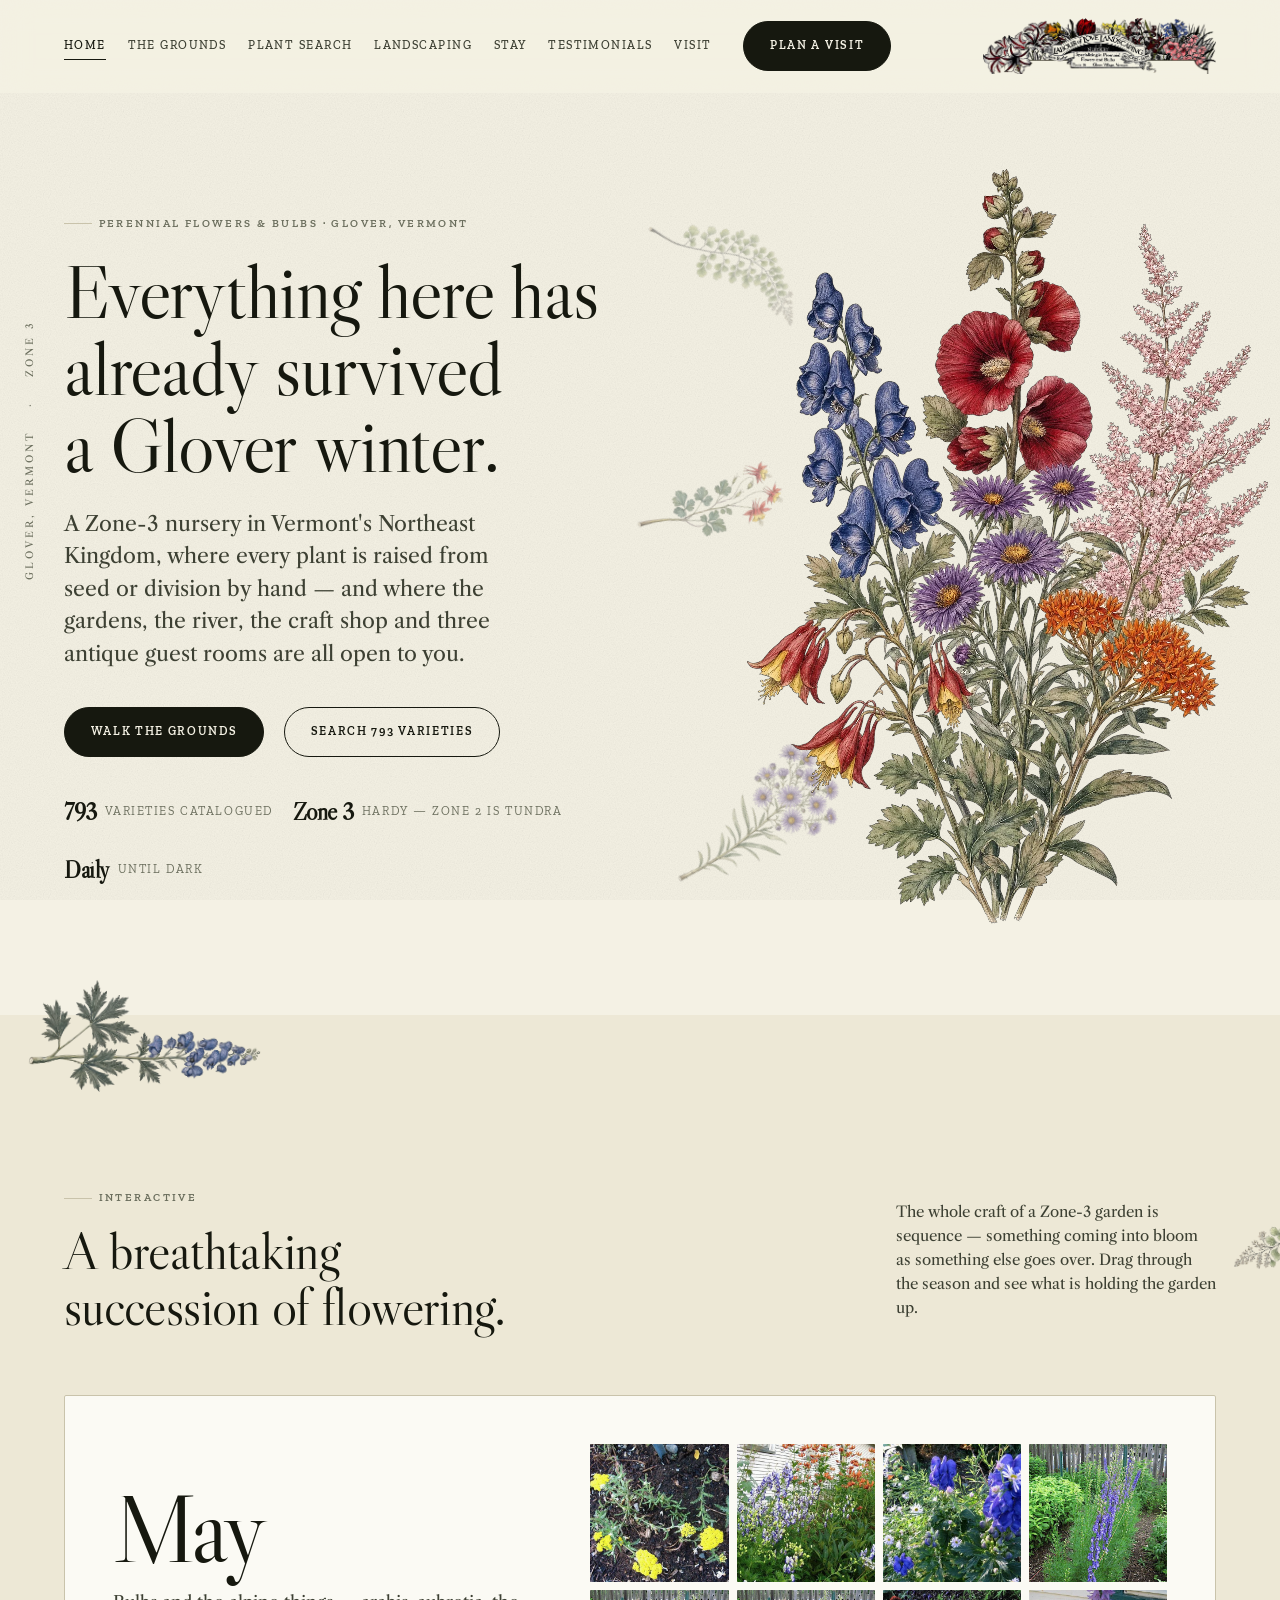
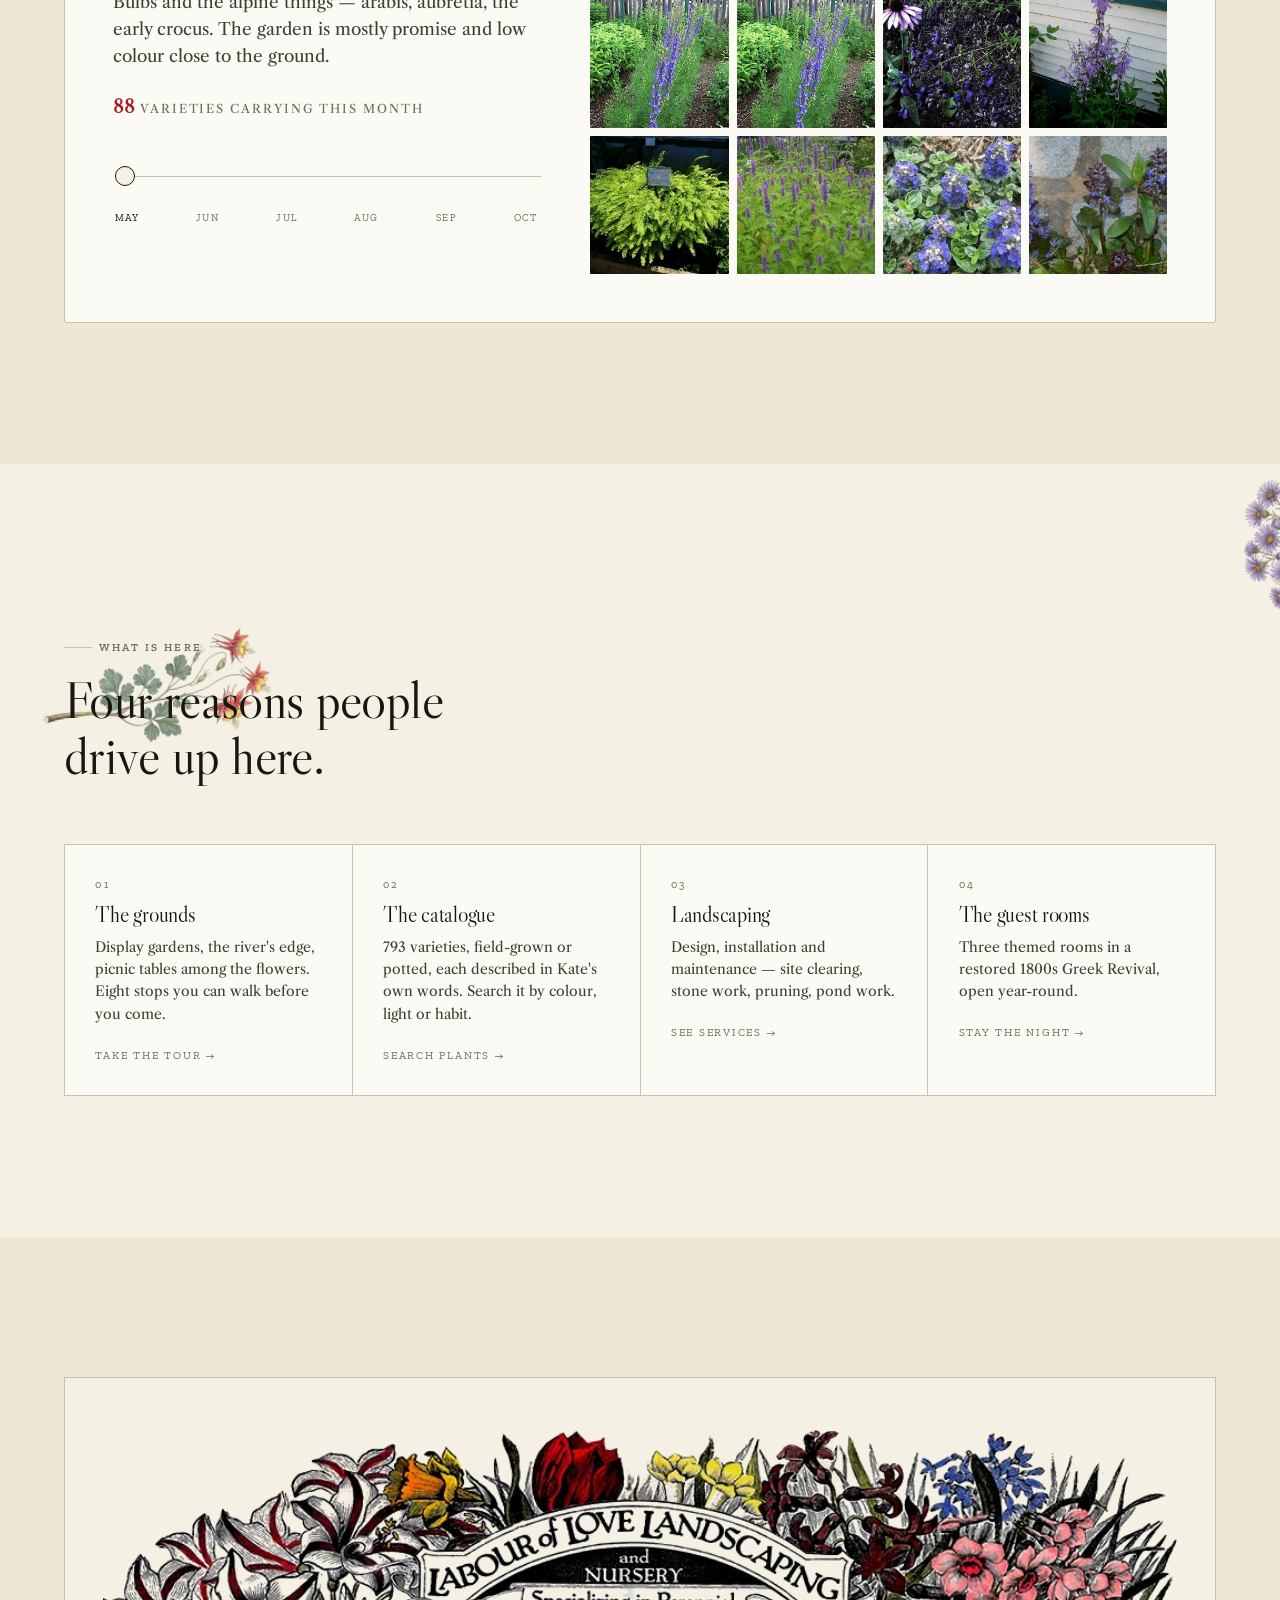
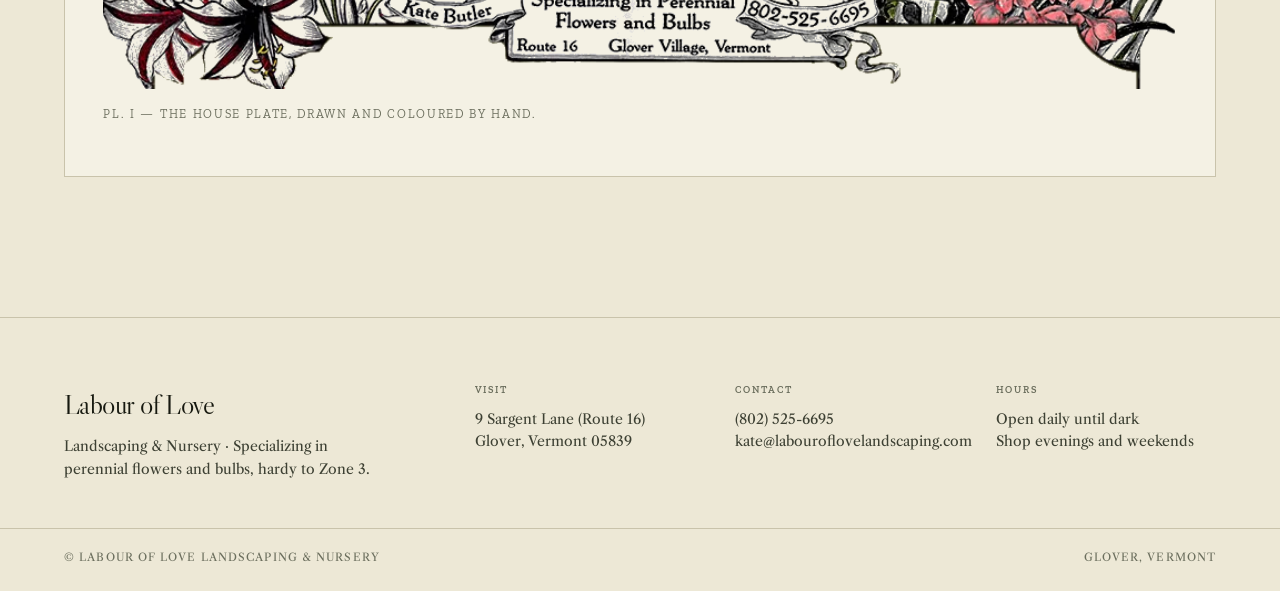
==== commit 353ff2cc: "Add /admin, and move site content into editable data files Kate can now add, edit, reorder and delet" ====
--- a/index.html
+++ b/index.html
@@ -148,13 +148,13 @@
         <a href="tel:+18025256695">(802) 525-6695</a><br>
         <a href="mailto:kate@labouroflovelandscaping.com">kate@labouroflovelandscaping.com</a></div>
       <div><span class="sitefoot__h">Hours</span>
-        Gardens open daily until dark<br>Shop evenings &amp; weekends</div>
+        Open daily until dark<br>Shop evenings and weekends</div>
     </div>
   </div>
   <div class="shell sitefoot__base"><span>© Labour of Love Landscaping &amp; Nursery</span><span>Glover, Vermont</span></div>
 </footer>
 
-<script src="js/app.js?v=1787101482"></script>
+<script src="js/app.js?v=1787105517"></script>
 <script src="js/hero-wind.js?v=1787100144"></script>
 </body>
 </html>
